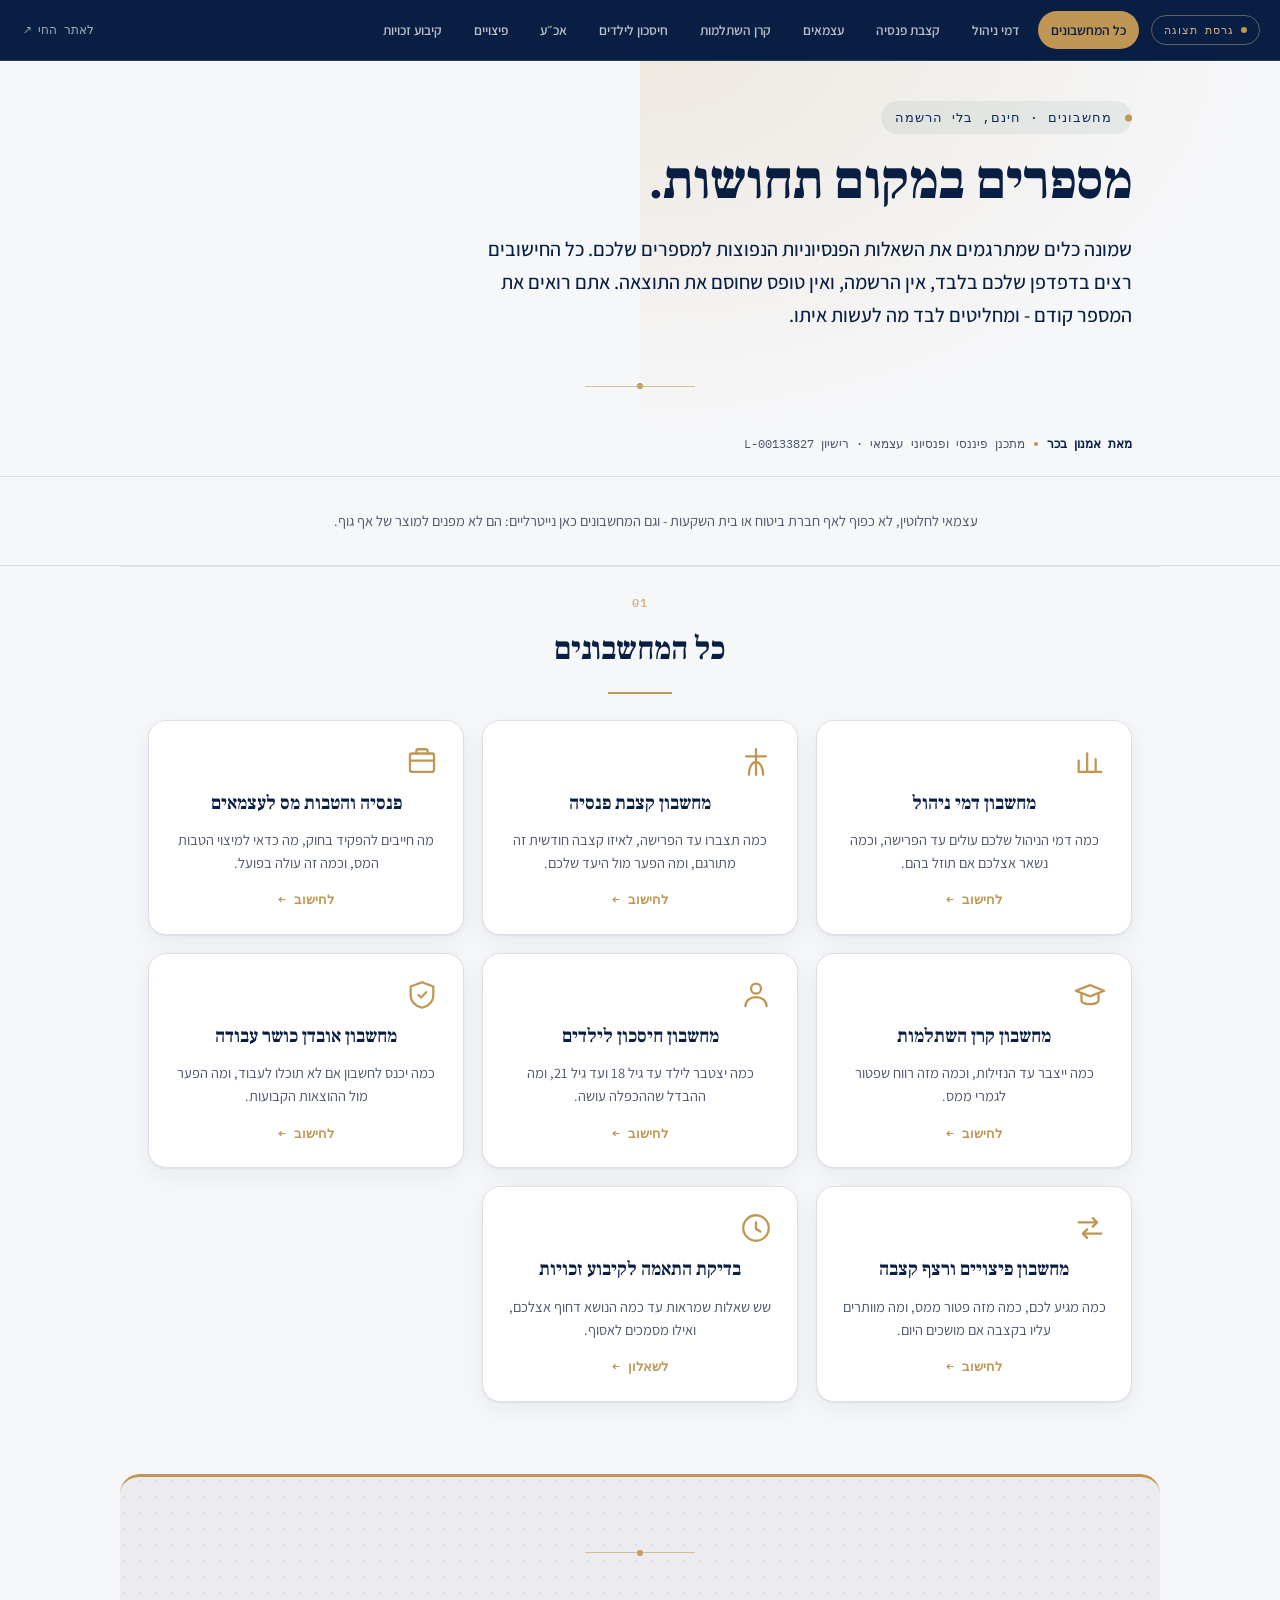
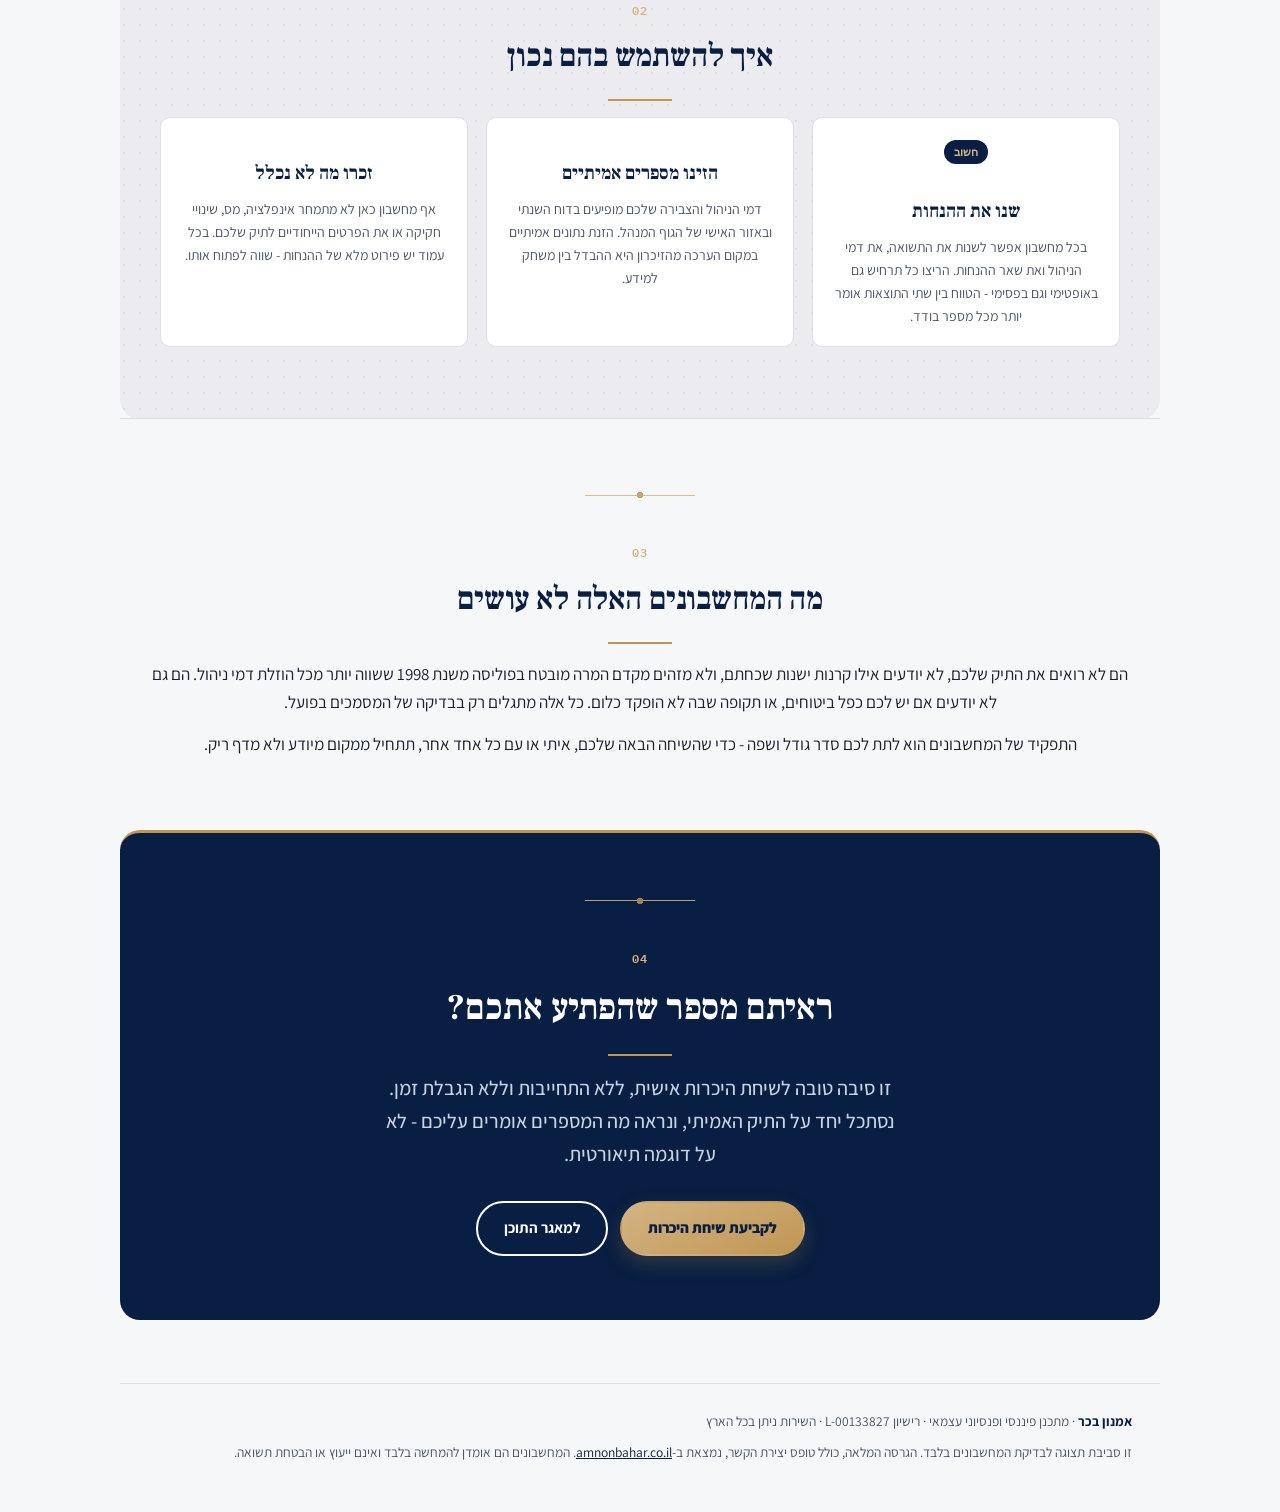
==== index.html @ f7e017d6 "Add 8 financial calculators + preview switcher" ====
<!DOCTYPE html>
<html lang="he" dir="rtl">
<head>
<meta charset="UTF-8">
<meta name="viewport" content="width=device-width, initial-scale=1">
<meta name="robots" content="noindex, nofollow">
<title>מחשבונים פיננסיים ופנסיוניים · מחשבונים · אמנון בכר</title>
<meta name="description" content="שמונה מחשבונים חינמיים: דמי ניהול, קצבת פנסיה צפויה, פנסיה לעצמאים, קרן השתלמות, חיסכון לילדים, אובדן כושר עבודה, פיצויים, וקיבוע זכויות.">
<link rel="icon" href="data:image/svg+xml,<svg xmlns='http://www.w3.org/2000/svg' viewBox='0 0 64 64'><rect width='64' height='64' rx='12' fill='%23081e42'/><text x='32' y='43' font-family='Georgia,serif' font-size='30' font-weight='700' fill='%23bf9653' text-anchor='middle'>AB</text></svg>">
<link rel="preconnect" href="https://fonts.googleapis.com">
<link rel="preconnect" href="https://fonts.gstatic.com" crossorigin>
<link href="https://fonts.googleapis.com/css2?family=Frank+Ruhl+Libre:wght@400;500;700;900&family=Assistant:wght@300;400;500;600;700;800&family=IBM+Plex+Mono:wght@400;500;600&display=swap" rel="stylesheet">
<link rel="stylesheet" href="style.css">
<link rel="stylesheet" href="preview.css">
<script src="preview.js" defer></script>
<script src="calc.js"></script>
</head>
<body>
<a href="#main" class="skip-link">דילוג לתוכן הראשי</a>

<!-- ===== סרגל תצוגה זמני - לא חלק מהאתר החי ===== -->
<div class="pv-bar">
  <div class="pv-inner">
    <span class="pv-flag">גרסת תצוגה</span>
    <nav class="pv-nav" aria-label="מעבר בין מחשבונים">
      <a href="index.html" class="is-active" aria-current="page">כל המחשבונים</a>
      <a href="dmei-nihul.html">דמי ניהול</a>
      <a href="pensiya.html">קצבת פנסיה</a>
      <a href="atzmaim.html">עצמאים</a>
      <a href="keren-hishtalmut.html">קרן השתלמות</a>
      <a href="yeladim.html">חיסכון לילדים</a>
      <a href="ovdan-kosher.html">אכ״ע</a>
      <a href="pitzuyim.html">פיצויים</a>
      <a href="kibua-zchuyot.html">קיבוע זכויות</a>
    </nav>
    <a class="pv-live" href="https://amnonbahar.co.il" target="_blank" rel="noopener">לאתר החי ↗</a>
  </div>
</div>

<main id="main">
<!-- ============================= HERO ============================= -->
<section class="wrap" style="padding-top:40px;">
  <span class="eyebrow">מחשבונים · חינם, בלי הרשמה</span>
  <h1>מספרים במקום תחושות.</h1>
  <p class="lede">
    שמונה כלים שמתרגמים את השאלות הפנסיוניות הנפוצות למספרים שלכם.
    כל החישובים רצים בדפדפן שלכם בלבד, אין הרשמה, ואין טופס שחוסם
    את התוצאה. אתם רואים את המספר קודם - ומחליטים לבד מה לעשות איתו.
  </p>
</section>

<div class="wrap">
  <p class="byline"><b>מאת אמנון בכר</b><span class="byline-dot"></span><span>מתכנן פיננסי ופנסיוני עצמאי · רישיון L-00133827</span></p>
</div>

<div class="trust-bar">
  <div class="muted">עצמאי לחלוטין, לא כפוף לאף חברת ביטוח או בית השקעות - וגם המחשבונים כאן נייטרליים: הם לא מפנים למוצר של אף גוף.</div>
</div>

<!-- ============================= INDEX ============================= -->
<section class="wrap" id="all" style="padding-top:26px;">
  <h2>כל המחשבונים</h2>

  <div class="calc-index">
    <a class="calc-index-card" href="dmei-nihul.html">
      <span class="calc-index-icon"><svg viewBox="0 0 24 24"><path d="M4 19V11M10 19V6M16 19v-9M4 19h16"/></svg></span>
      <h3>מחשבון דמי ניהול</h3>
      <p>כמה דמי הניהול שלכם עולים עד הפרישה, וכמה נשאר אצלכם אם תוזל בהם.</p>
      <span class="calc-index-go">לחישוב ←</span>
    </a>

    <a class="calc-index-card" href="pensiya.html">
      <span class="calc-index-icon"><svg viewBox="0 0 24 24"><path d="M12 3v18"/><path d="M5 8h14"/><path d="M7 21c0-5 2-9 5-9s5 4 5 9"/></svg></span>
      <h3>מחשבון קצבת פנסיה</h3>
      <p>כמה תצברו עד הפרישה, לאיזו קצבה חודשית זה מתורגם, ומה הפער מול היעד שלכם.</p>
      <span class="calc-index-go">לחישוב ←</span>
    </a>

    <a class="calc-index-card" href="atzmaim.html">
      <span class="calc-index-icon"><svg viewBox="0 0 24 24"><rect x="3.5" y="6" width="17" height="13" rx="1.5"/><path d="M8 6V4.5A1.5 1.5 0 0 1 9.5 3h5A1.5 1.5 0 0 1 16 4.5V6"/><path d="M3.5 11h17"/></svg></span>
      <h3>פנסיה והטבות מס לעצמאים</h3>
      <p>מה חייבים להפקיד בחוק, מה כדאי למיצוי הטבות המס, וכמה זה עולה בפועל.</p>
      <span class="calc-index-go">לחישוב ←</span>
    </a>

    <a class="calc-index-card" href="keren-hishtalmut.html">
      <span class="calc-index-icon"><svg viewBox="0 0 24 24"><path d="M2 9l10-4 10 4-10 4-10-4z" stroke-linejoin="round"/><path d="M6 11v5c0 1.3 2.7 2.5 6 2.5s6-1.2 6-2.5v-5"/></svg></span>
      <h3>מחשבון קרן השתלמות</h3>
      <p>כמה ייצבר עד הנזילות, וכמה מזה רווח שפטור לגמרי ממס.</p>
      <span class="calc-index-go">לחישוב ←</span>
    </a>

    <a class="calc-index-card" href="yeladim.html">
      <span class="calc-index-icon"><svg viewBox="0 0 24 24"><circle cx="12" cy="7.5" r="3.5"/><path d="M4.5 20c0-4 3.4-6.5 7.5-6.5s7.5 2.5 7.5 6.5"/></svg></span>
      <h3>מחשבון חיסכון לילדים</h3>
      <p>כמה יצטבר לילד עד גיל 18 ועד גיל 21, ומה ההבדל שההכפלה עושה.</p>
      <span class="calc-index-go">לחישוב ←</span>
    </a>

    <a class="calc-index-card" href="ovdan-kosher.html">
      <span class="calc-index-icon"><svg viewBox="0 0 24 24"><path d="M12 3l8 3v6c0 4.5-3.2 7.8-8 9-4.8-1.2-8-4.5-8-9V6l8-3z"/><path d="M9.5 12l1.8 1.8L15 10"/></svg></span>
      <h3>מחשבון אובדן כושר עבודה</h3>
      <p>כמה יכנס לחשבון אם לא תוכלו לעבוד, ומה הפער מול ההוצאות הקבועות.</p>
      <span class="calc-index-go">לחישוב ←</span>
    </a>

    <a class="calc-index-card" href="pitzuyim.html">
      <span class="calc-index-icon"><svg viewBox="0 0 24 24"><path d="M4 8h13M17 8l-3-3M17 8l-3 3"/><path d="M20 16H7M7 16l3-3M7 16l3 3"/></svg></span>
      <h3>מחשבון פיצויים ורצף קצבה</h3>
      <p>כמה מגיע לכם, כמה מזה פטור ממס, ומה מוותרים עליו בקצבה אם מושכים היום.</p>
      <span class="calc-index-go">לחישוב ←</span>
    </a>

    <a class="calc-index-card" href="kibua-zchuyot.html">
      <span class="calc-index-icon"><svg viewBox="0 0 24 24"><circle cx="12" cy="12" r="9"/><path d="M12 8v4.5l3 2"/></svg></span>
      <h3>בדיקת התאמה לקיבוע זכויות</h3>
      <p>שש שאלות שמראות עד כמה הנושא דחוף אצלכם, ואילו מסמכים לאסוף.</p>
      <span class="calc-index-go">לשאלון ←</span>
    </a>
  </div>
</section>

<!-- ============================= HOW ============================= -->
<section class="wrap section-soft" id="how">
  <h2>איך להשתמש בהם נכון</h2>
  <div class="service-grid">
    <div class="card">
      <span class="badge">חשוב</span>
      <h3>שנו את ההנחות</h3>
      <p>
        בכל מחשבון אפשר לשנות את התשואה, את דמי הניהול ואת שאר ההנחות.
        הריצו כל תרחיש גם באופטימי וגם בפסימי - הטווח בין שתי התוצאות
        אומר יותר מכל מספר בודד.
      </p>
    </div>
    <div class="card">
      <h3>הזינו מספרים אמיתיים</h3>
      <p>
        דמי הניהול והצבירה שלכם מופיעים בדוח השנתי ובאזור האישי של הגוף
        המנהל. הזנת נתונים אמיתיים במקום הערכה מהזיכרון היא ההבדל בין
        משחק למידע.
      </p>
    </div>
    <div class="card">
      <h3>זכרו מה לא נכלל</h3>
      <p>
        אף מחשבון כאן לא מתמחר אינפלציה, מס, שינויי חקיקה או את הפרטים
        הייחודיים לתיק שלכם. בכל עמוד יש פירוט מלא של ההנחות - שווה
        לפתוח אותו.
      </p>
    </div>
  </div>
</section>

<!-- ============================= NOT ============================= -->
<section class="wrap" id="limits">
  <h2>מה המחשבונים האלה לא עושים</h2>
  <p>
    הם לא רואים את התיק שלכם, לא יודעים אילו קרנות ישנות שכחתם, ולא
    מזהים מקדם המרה מובטח בפוליסה משנת 1998 ששווה יותר מכל הוזלת דמי
    ניהול. הם גם לא יודעים אם יש לכם כפל ביטוחים, או תקופה שבה לא הופקד
    כלום. כל אלה מתגלים רק בבדיקה של המסמכים בפועל.
  </p>
  <p style="margin:0;">
    התפקיד של המחשבונים הוא לתת לכם סדר גודל ושפה - כדי שהשיחה הבאה
    שלכם, איתי או עם כל אחד אחר, תתחיל ממקום מיודע ולא מדף ריק.
  </p>
</section>

<!-- ============================= CLOSING ============================= -->
<section class="wrap section-soft" id="contact">
  <h2>ראיתם מספר שהפתיע אתכם?</h2>
  <p class="lede">
    זו סיבה טובה לשיחת היכרות אישית, ללא התחייבות וללא הגבלת זמן.
    נסתכל יחד על התיק האמיתי, ונראה מה המספרים אומרים עליכם - לא על
    דוגמה תיאורטית.
  </p>
  <div class="cta-row">
    <a href="https://wa.me/972544909201" class="btn btn-primary" target="_blank" rel="noopener">לקביעת שיחת היכרות</a>
    <a href="https://amnonbahar.co.il/library/" target="_blank" rel="noopener" class="btn btn-secondary">למאגר התוכן</a>
  </div>
</section>
</main>

<footer class="pv-foot">
  <p><b>אמנון בכר</b> · מתכנן פיננסי ופנסיוני עצמאי · רישיון L-00133827 · השירות ניתן בכל הארץ</p>
  <p>זו סביבת תצוגה לבדיקת המחשבונים בלבד. הגרסה המלאה, כולל טופס יצירת הקשר,
     נמצאת ב-<a href="https://amnonbahar.co.il/machshevonim/" target="_blank" rel="noopener">amnonbahar.co.il</a>.
     המחשבונים הם אומדן להמחשה בלבד ואינם ייעוץ או הבטחת תשואה.</p>
</footer>

</body>
</html>
---- style.css ----
:root{
  --navy:#081e42; --navy-2:#0d2b5c;
  --pine:#081e42; --pine-2:#0d2b5c;
  --gold:#bf9653; --gold-2:#d4b483;
  --paper:#f6f7f9; --paper-2:#ececf0;
  --ink:#1b2130; --ink-soft:#4b5468;
  --line:#dcdfe6; --white:#ffffff; --myth:#a4433a; /* keep — used only for myth/fact contrast, not brand-facing */
  --radius:10px; --radius-lg:18px;
  --shadow:0 1px 2px rgba(20,34,56,.06),0 8px 24px rgba(20,34,56,.06);
  --maxw:1040px;
  --font-display:'Frank Ruhl Libre',serif;
  --font-body:'Assistant',sans-serif;
  --font-mono:'IBM Plex Mono',monospace;
}
*{box-sizing:border-box}
html{scroll-behavior:smooth}
body{margin:0;background:var(--paper);color:var(--ink);font-family:var(--font-body);
  font-size:17px;line-height:1.65;-webkit-font-smoothing:antialiased}
img,svg{max-width:100%;display:block}
a{color:inherit}
:focus-visible{outline:3px solid var(--gold);outline-offset:2px;border-radius:4px}
@media (prefers-reduced-motion: reduce){*{animation-duration:.001ms !important;transition-duration:.001ms !important}}

.wrap{max-width:var(--maxw);margin:0 auto;padding:0 28px}

/* ---- header / footer ---- */
.site-header{position:sticky;top:0;z-index:50;background:rgba(246,247,249,.92);
  backdrop-filter:blur(6px);border-bottom:1px solid var(--line)}
.site-header-inner{display:flex;align-items:center;justify-content:space-between;padding:8px 28px;gap:20px}
.brand-lockup{display:flex;align-items:center;gap:10px;text-decoration:none;font-family:var(--font-display);
  font-weight:800;font-size:19px;color:var(--navy)}
.brand-lockup svg{width:26px;height:26px}
.site-header nav{display:flex;gap:26px;font-size:14.5px;font-weight:600}
.site-header nav a{text-decoration:none;color:var(--ink-soft)}
.site-header nav a:hover{color:var(--navy)}
.btn-sm{padding:10px 18px;font-size:13.5px}

/* mobile nav toggle (hamburger) — hidden on desktop, shown only under the
   720px breakpoint where the inline nav switches to a dropdown, see below */
.nav-toggle{display:none;flex:0 0 auto;width:44px;height:44px;padding:0;
  align-items:center;justify-content:center;flex-direction:column;gap:5px;
  border:1px solid var(--line);border-radius:10px;background:var(--white);
  cursor:pointer;-webkit-tap-highlight-color:transparent}
.nav-toggle span{display:block;width:20px;height:2px;border-radius:2px;background:var(--navy);
  transition:transform .2s ease,opacity .2s ease}
.site-header.nav-open .nav-toggle span:nth-child(1){transform:translateY(7px) rotate(45deg)}
.site-header.nav-open .nav-toggle span:nth-child(2){opacity:0}
.site-header.nav-open .nav-toggle span:nth-child(3){transform:translateY(-7px) rotate(-45deg)}

.site-footer{border-top:1px solid var(--line);padding:40px 0;margin-top:80px}
.site-footer-inner{display:flex;flex-wrap:wrap;align-items:center;justify-content:space-between;gap:18px}
.site-footer nav{display:flex;flex-wrap:wrap;justify-content:center;gap:6px 12px;font-size:13px}
.site-footer nav a{text-decoration:none;color:var(--ink-soft);display:inline-flex;align-items:center;
  padding:9px 6px;min-height:40px}
.footer-note{font-family:var(--font-mono);font-size:12px;color:var(--ink-soft);margin:0;width:100%}

/* ---- eyebrow / cta / buttons ---- */
.eyebrow{display:inline-flex;align-items:center;gap:8px;font-family:var(--font-mono);font-size:12.5px;
  letter-spacing:.08em;text-transform:uppercase;color:var(--pine-2);background:rgba(47,93,80,.08);
  padding:6px 14px;border-radius:999px;margin-bottom:18px}
.lede{font-size:20px;color:var(--navy);font-weight:500;max-width:680px}
.cta-row{display:flex;gap:12px;flex-wrap:wrap}
.btn{font-family:var(--font-body);font-weight:700;font-size:15px;padding:13px 26px;border-radius:999px;
  border:2px solid transparent;cursor:pointer;transition:transform .15s,box-shadow .15s;text-decoration:none;display:inline-block;
  -webkit-appearance:none;appearance:none;-webkit-tap-highlight-color:transparent;touch-action:manipulation;margin:0}
.btn-primary{background:var(--gold);color:var(--navy)}
.btn-primary:hover{transform:translateY(-1px);box-shadow:0 6px 18px rgba(184,134,59,.35)}
.btn-secondary{background:transparent;border-color:var(--navy);color:var(--navy)}

/* ---- content components (mirrors the brand book) ---- */
.trust-bar{display:flex;gap:26px;flex-wrap:wrap;font-size:14px;color:var(--ink-soft);
  border-top:1px solid var(--line);border-bottom:1px solid var(--line);padding:14px 0;margin:28px 0}
.trust-bar b{color:var(--navy)}

/* byline: visible author/authority line under a guide's hero (E-E-A-T / GEO - name+license readable in-page, not only in schema) */
.byline{display:flex;align-items:center;gap:9px;flex-wrap:wrap;margin:4px 0 22px;
  font-family:var(--font-mono);font-size:12px;color:var(--ink-soft)}
.byline b{color:var(--navy);font-weight:700}
.byline .byline-dot{width:4px;height:4px;border-radius:50%;background:var(--gold);flex:none}

.service-grid{display:grid;grid-template-columns:repeat(auto-fit,minmax(180px,1fr));gap:14px}
.card{background:var(--white);border:1px solid var(--line);border-radius:var(--radius);padding:18px}
.card .badge{display:inline-block;background:var(--pine);color:#fff;font-size:11px;padding:3px 10px;
  border-radius:999px;margin-bottom:10px;font-family:var(--font-mono)}
.card h4{margin:0 0 6px;font-family:var(--font-display);color:var(--navy);font-size:17px}
.card p{margin:0;font-size:14px;color:var(--ink-soft)}

ol.steps{counter-reset:step;list-style:none;padding:0;margin:0;display:flex;flex-direction:column;gap:16px}
ol.steps li{counter-increment:step;display:flex;gap:16px;align-items:flex-start}
ol.steps li::before{content:counter(step);flex:0 0 auto;width:34px;height:34px;border-radius:50%;
  background:var(--navy);color:#fff;display:flex;align-items:center;justify-content:center;font-family:var(--font-mono);font-size:14px}
ol.steps b{color:var(--navy);display:block;margin-bottom:2px}
ol.steps span{color:var(--ink-soft);font-size:14.5px}

.faq-item{border-bottom:1px solid var(--line);padding:16px 0}
.faq-item summary{cursor:pointer;font-weight:700;color:var(--navy)}
.faq-item p{color:var(--ink-soft);margin:10px 0 0;font-size:15px}

.checklist{list-style:none;padding:0;margin:0;display:flex;flex-direction:column;gap:10px}
.checklist li{display:flex;gap:10px;align-items:flex-start;font-size:15px}
.checklist li::before{content:"✓";flex:0 0 auto;width:20px;height:20px;border-radius:5px;
  background:rgba(47,93,80,.12);color:var(--pine);font-size:12px;display:flex;align-items:center;justify-content:center;margin-top:2px}

.timeline{display:flex;overflow-x:auto;padding:10px 0}
.timeline .stage{flex:1 0 140px;position:relative;padding:0 18px 0 0;text-align:center}
.timeline .stage::before{content:"";position:absolute;top:9px;right:0;left:-50%;height:2px;background:var(--line)}
.timeline .stage:first-child::before{display:none}
.timeline .dot{width:20px;height:20px;border-radius:50%;background:var(--gold);margin:0 auto 10px;
  border:3px solid var(--paper);box-shadow:0 0 0 2px var(--gold)}
.timeline .age{font-family:var(--font-mono);font-size:12px;color:var(--gold-2);font-weight:600}
.timeline .txt{font-size:13.5px;color:var(--ink-soft);margin-top:4px}

.scenario{background:var(--white);border:1px dashed var(--line);border-radius:var(--radius);padding:18px}
.scenario .tag{font-family:var(--font-mono);font-size:11px;background:var(--myth);color:#fff;
  padding:3px 10px;border-radius:999px;display:inline-block;margin-bottom:10px}

.pullquote{font-family:var(--font-display);font-size:clamp(22px,2.6vw,30px);line-height:1.42;color:var(--navy);
  border-inline-start:4px solid var(--gold);padding:6px 26px;margin:30px 0;font-weight:500}

.resource-list{list-style:none;padding:0;margin:0;display:flex;flex-direction:column;gap:8px}
.resource-list li{font-size:14px;color:var(--ink-soft);border-bottom:1px dotted var(--line);padding-bottom:8px}
.resource-list b{color:var(--navy)}

.value-chips{display:flex;flex-wrap:wrap;gap:10px}
.value-chips span{background:var(--navy);color:var(--white);font-size:13.5px;padding:8px 16px;
  border-radius:999px;font-weight:600}

table.compare{width:100%;border-collapse:collapse;font-size:14px}
table.compare th,table.compare td{padding:12px 14px;border:1px solid var(--line);text-align:right}
table.compare th{background:var(--navy);color:#fff;font-weight:600;font-family:var(--font-mono);font-size:12px}
table.compare tr:nth-child(even) td{background:var(--white)}

.todo{background:#fdf3d6;border:1px dashed #c9a227;color:#7a5f0a;border-radius:6px;
  padding:2px 10px;font-size:13px;font-family:var(--font-mono);display:inline-block}

/* ---- generic layout helpers for pages ---- */
.hero{padding:64px 0 40px}
h1{font-family:var(--font-display);font-weight:900;font-size:clamp(34px,5vw,54px);
  line-height:1.1;color:var(--navy);margin:0 0 18px}
h2{font-family:var(--font-display);font-size:clamp(24px,3vw,32px);color:var(--navy);margin:0 0 14px}
section{padding:48px 0;border-top:1px solid var(--line)}
section:first-of-type{border-top:none}

@media (max-width:720px){
  .nav-toggle{display:flex}
  .site-header-inner{flex-wrap:wrap;row-gap:10px}
  /* order: logo + toggle share the top row; the CTA button gets its own row
     underneath (there isn't room for all three side by side without the
     button's text wrapping mid-word), nav drops down further only when opened */
  .site-header .btn-sm{order:5;flex-basis:100%;justify-content:center;text-align:center;
    padding:12px 22px;font-size:13.5px}
  .site-header nav{display:none;order:10;flex-basis:100%;flex-direction:column;gap:2px;
    padding:8px 0 14px;margin-top:2px;border-top:1px solid var(--line)}
  .site-header.nav-open nav{display:flex}
  .site-header nav a{padding:12px 8px;font-size:16px;border-radius:8px}
  .site-header nav a:hover,.site-header nav a:active{background:var(--paper-2)}
}

/* ---- additions to match the real content markup ---- */
h3{font-family:var(--font-display);font-size:19px;color:var(--navy);margin:22px 0 8px;font-weight:700}
p{margin:0 0 14px}
strong{color:var(--navy)}

.muted{color:var(--ink-soft)}

.section-soft{background:var(--paper-2);border-radius:var(--radius-lg);padding:36px 32px;margin:0 auto -1px}
.section-soft.wrap{max-width:var(--maxw)}

ul.plain{margin:0 0 14px;padding-inline-start:22px;display:flex;flex-direction:column;gap:10px}
ul.plain li{font-size:15.5px;color:var(--ink)}

.value-chips{display:flex;flex-wrap:wrap;gap:10px;margin:16px 0 0;padding:0;list-style:none}
.value-chips li{background:var(--navy);color:#fff;font-size:13.5px;padding:8px 16px;border-radius:999px;font-weight:600}

.toc{background:var(--white);border:1px solid var(--line);border-radius:var(--radius-lg);padding:22px 24px}
.toc-title{font-family:var(--font-mono);font-size:12px;text-transform:uppercase;letter-spacing:.05em;color:var(--ink-soft);margin-bottom:12px;font-weight:600}
.toc-grid{display:grid;grid-template-columns:1fr 1fr;gap:2px 24px;list-style:none;margin:0;padding:0}
.toc-grid a{color:var(--pine);text-decoration:none;font-size:14px;display:inline-flex;align-items:center;
  padding:9px 4px;min-height:40px}
.toc-grid a:hover{text-decoration:underline}

/* timeline: real content is a vertical stacked list of life-stages, not a horizontal dot path */
ul.timeline{list-style:none;margin:0;padding:0;display:flex;flex-direction:column}
ul.timeline li{padding:18px 0 18px 0;border-bottom:1px solid var(--line);border-inline-start:3px solid var(--gold);padding-inline-start:18px}
ul.timeline li:last-child{border-bottom:none}
ul.timeline .stage{font-family:var(--font-mono);font-size:13px;color:var(--navy);font-weight:700;display:block;margin-bottom:6px;letter-spacing:.01em}

.faq-item{border-bottom:1px solid var(--line);padding:16px 0}
.faq-item h3{margin:0 0 8px;font-size:16.5px}
.faq-item p{color:var(--ink-soft);font-size:15px}

.myth-fact{background:var(--white);border:1px solid var(--line);border-radius:var(--radius);padding:18px 20px;margin-bottom:14px}
.myth-fact .myth{color:var(--myth);font-weight:700;margin-bottom:6px;font-size:14.5px}
.myth-fact .fact{color:var(--pine);font-weight:700;margin-top:10px;margin-bottom:4px;font-family:var(--font-mono);font-size:12px;text-transform:uppercase;letter-spacing:.04em}

.resource-list{list-style:none;margin:0;padding:0}
.resource-list li{padding:12px 0;border-bottom:1px solid var(--line);font-size:14.5px;color:var(--ink-soft)}
.resource-list .name{font-weight:700;color:var(--navy);display:block;margin-bottom:2px;font-family:var(--font-display)}

.testimonial{border-inline-start:3px solid var(--gold);padding-inline-start:18px;margin-bottom:22px}
.testimonial p{font-size:16px;color:var(--ink);font-style:italic}
.testimonial .who{font-weight:600;color:var(--ink-soft);font-size:13.5px;margin-top:6px;font-family:var(--font-mono)}

.footer-grid{display:flex;flex-wrap:wrap;gap:30px;justify-content:space-between}
small.disclaimer{display:block;color:var(--ink-soft);margin-top:6px;font-size:12.5px;line-height:1.6}

/* real logo asset */
.logo-img{height:96px;width:auto}
.footer-mark{font-family:var(--font-display);font-weight:800;font-size:19px;color:#fff}
.site-footer{background:var(--navy)}
.site-footer nav a{color:#c9d2e0}
.footer-note{color:#c9d2e0}

/* ================= VISUAL POLISH PASS — real logo palette ================= */

/* rhythm: more air between sections
   NOTE: must not use the `padding` shorthand here — it would reset the
   horizontal padding inherited from .wrap to 0 (section.wrap has higher
   specificity than .wrap), leaving text edge-to-edge with no side margin
   on any viewport narrower than --maxw. Set only the sides we mean to change. */
section.wrap{padding-top:72px;padding-bottom:72px}
main#main > .wrap:first-child{padding-top:12px}

/* signature motif, straight off the real logo's own gold rule+dot —
   auto-applied between every real section, zero markup changes */
main#main > .wrap + .wrap{position:relative}
main#main > .wrap + .wrap::before{
  content:"";
  display:block;
  height:8px;
  width:110px;
  margin:0 auto 44px;
  background:
    radial-gradient(circle 3px at center, var(--gold) 99%, transparent 100%),
    linear-gradient(var(--gold-2), var(--gold-2));
  background-repeat:no-repeat;
  background-position:center center, center center;
  background-size:8px 8px, 100% 1px;
  opacity:.85;
}

/* hero: give it real presence */
main#main > .wrap:first-child h1{margin-bottom:22px}
.eyebrow{position:relative;padding-inline-start:20px}
.eyebrow::before{
  content:"";position:absolute;right:0;top:50%;transform:translateY(-50%);
  width:7px;height:7px;border-radius:50%;background:var(--gold)
}
.hero .lede, main#main > .wrap:first-child > .lede{font-size:20px}

/* section-soft: an intentional tinted band, not a plain grey box */
.section-soft{
  background:var(--paper-2);
  border-radius:20px;
  padding:44px 40px;
  position:relative;
  border-top:3px solid var(--gold);
}

/* typography scale + rhythm */
h1{letter-spacing:-.01em}
h2{letter-spacing:-.005em;margin-bottom:16px}
h2 + .lede{margin-top:-6px}

/* cards: gentle lift on hover, gold badge */
.card{transition:transform .18s ease, box-shadow .18s ease;background:#fff}
.card:hover{transform:translateY(-3px);box-shadow:0 10px 26px rgba(8,30,66,.10)}
.card .badge{background:var(--navy);color:var(--gold-2)}
.service-grid{gap:18px}

/* buttons: more weight, echo the logo's warm gold */
.btn-primary{background:var(--gold);color:var(--navy);box-shadow:0 1px 2px rgba(8,30,66,.12)}
.btn-primary:hover{background:var(--gold-2);box-shadow:0 10px 24px rgba(191,150,83,.35)}
.btn-secondary{border-color:var(--navy)}
.btn-secondary:hover{background:var(--navy);color:#fff}

/* glossary: reference-style two-column layout, no markup changes needed */
#glossary{column-count:2;column-gap:52px}
#glossary > h2, #glossary > .lede{column-span:all}
#glossary .faq-item{break-inside:avoid;margin-bottom:20px;padding:0 0 16px;border-bottom:1px solid var(--line)}

/* faq: clearer separation */
#faq .faq-item{padding:20px 0}

/* timeline: echo the same gold dot per stage instead of a plain border */
ul.timeline li{position:relative;padding-inline-start:26px;border-inline-start:none}
ul.timeline li::before{
  content:"";position:absolute;right:-1px;top:24px;width:9px;height:9px;
  border-radius:50%;background:var(--gold);box-shadow:0 0 0 3px var(--paper-2)
}
ul.timeline{border-inline-start:2px solid var(--line)}

/* final CTA: a real closing statement, navy band echoing the header */
#contact{background:var(--navy);color:#fff;text-align:center;padding:64px 48px}
#contact h2{color:#fff;font-size:clamp(26px,3.4vw,36px)}
#contact .lede{color:#c9d2e0;max-width:520px;margin:0 auto 30px}
#contact .cta-row{justify-content:center}
#contact .btn-secondary{border-color:#fff;color:#fff}
#contact .btn-secondary:hover{background:#fff;color:var(--navy)}

/* trust bar: quieter, more typographic */
.trust-bar{border-top:1px solid var(--line);border-bottom:1px solid var(--line);margin:0}
.trust-bar .muted{max-width:var(--maxw);margin:0 auto;padding:18px 32px 18px 32px;font-size:14.5px;
  color:var(--ink-soft);position:relative;padding-inline-start:60px}
.trust-bar .muted::before{content:"";position:absolute;right:32px;top:50%;transform:translateY(-50%);
  width:34px;height:1px;background:var(--gold)}

@media (max-width:760px){
  #glossary{column-count:1}
  section.wrap{padding-top:52px;padding-bottom:52px}
  .section-soft{padding:30px 22px}
}

@media (max-width:480px){
  /* a little less side padding than the 28px desktop default so mobile
     screens keep more usable text width, while still never touching the edge */
  .wrap{padding-inline:18px}
}

/* ================= DESIGN INVESTMENT PASS ================= */

/* logo: bigger, header adjusted to give it room */
.logo-img{height:150px;width:auto}
.site-header-inner{padding:4px 28px}
.site-header{border-bottom:1px solid var(--line)}

/* section-soft: subtle dot-grid texture for depth, not just flat tint */
.section-soft{
  background-color:var(--paper-2);
  background-image:radial-gradient(var(--line) 1px, transparent 1px);
  background-size:16px 16px;
  background-position:-4px -4px;
}

/* heading flourish: a short gold rule under every h2, tying back to the logo's own rule+dot */
h2{position:relative;padding-bottom:18px}
h2::after{
  content:"";position:absolute;bottom:0;right:0;width:64px;height:2px;background:var(--gold)
}
#contact h2::after{right:50%;transform:translateX(50%)}

/* buttons: richer, gently metallic gold */
.btn-primary{
  background:linear-gradient(155deg, var(--gold-2), var(--gold));
  color:var(--navy);font-weight:800;
  box-shadow:0 1px 2px rgba(8,30,66,.15), 0 8px 20px rgba(191,150,83,.22)
}
.btn-primary:hover{
  background:linear-gradient(155deg, var(--gold), var(--gold-2));
  box-shadow:0 1px 2px rgba(8,30,66,.18), 0 12px 28px rgba(191,150,83,.38);
  transform:translateY(-1px)
}
.btn{transition:transform .18s ease, box-shadow .18s ease, background .18s ease}

/* nav: quiet underline-on-hover instead of a flat color swap */
.site-header nav a{position:relative}
.site-header nav a::after{
  content:"";position:absolute;right:0;bottom:-4px;width:0;height:1.5px;background:var(--gold);
  transition:width .2s ease
}
.site-header nav a:hover::after{width:100%}
.site-header nav a:hover{color:var(--navy)}

/* testimonials: a real decorative mark, not just an italic line */
.testimonial{border-inline-start:none;padding-inline-start:0;position:relative;padding-right:38px}
.testimonial::before{
  content:"”";position:absolute;right:-4px;top:-14px;font-family:var(--font-display);
  font-size:56px;color:var(--gold);opacity:.55;line-height:1
}

/* scroll reveal */
.reveal{opacity:0;transform:translateY(16px);transition:opacity .55s ease, transform .55s ease}
.reveal.is-visible{opacity:1;transform:none}

/* card badges pick up the metallic gold too */
.card .badge{background:var(--navy);color:var(--gold-2);font-weight:700}

/* trust bar sits a touch further from the hero now that the watermark gives the hero more presence */
main#main > .wrap:first-child{padding-bottom:36px}

@media (max-width:760px){
  .logo-img{height:88px}
  main#main > .wrap:first-child{background-size:340px auto;background-position:left -30px top -10px}
}

/* ================= CENTER PASS: everything except the hero ================= */
main#main > .wrap:first-child ~ *{text-align:center}

main#main > .wrap:first-child ~ * .cta-row{justify-content:center}
main#main > .wrap:first-child ~ * .value-chips{justify-content:center}
main#main > .wrap:first-child ~ * .toc-grid{justify-content:center}
main#main > .wrap:first-child ~ * .card{text-align:center}
main#main > .wrap:first-child ~ * .service-grid{justify-content:center}

main#main > .wrap:first-child ~ * ol.steps{align-items:center}
main#main > .wrap:first-child ~ * ol.steps li{flex-direction:column;align-items:center;text-align:center;max-width:520px;margin:0 auto}

main#main > .wrap:first-child ~ * ul.timeline{border-inline-start:none;align-items:center}
main#main > .wrap:first-child ~ * ul.timeline li{text-align:center;padding-inline-start:0;padding-top:14px;max-width:560px;margin:0 auto}
main#main > .wrap:first-child ~ * ul.timeline li::before{right:50%;top:-2px;transform:translateX(50%);position:relative;display:block;margin:0 auto 10px}

main#main > .wrap:first-child ~ * .myth-fact,
main#main > .wrap:first-child ~ * .scenario,
main#main > .wrap:first-child ~ * .faq-item,
main#main > .wrap:first-child ~ * .resource-list li{text-align:center}
main#main > .wrap:first-child ~ * .resource-list .name{display:block}

main#main > .wrap:first-child ~ * .checklist{align-items:center}
main#main > .wrap:first-child ~ * .checklist li{justify-content:center;text-align:center}

main#main > .wrap:first-child ~ * table.compare th,
main#main > .wrap:first-child ~ * table.compare td{text-align:center}

main#main > .wrap:first-child ~ * .testimonial{text-align:center;padding-right:0;border-inline-start:none}
main#main > .wrap:first-child ~ * .testimonial::before{position:static;display:block;margin:0 auto 6px}

main#main > .wrap:first-child ~ * .pullquote{border-inline-start:none;border-top:3px solid var(--gold);padding:22px 0 0;text-align:center;margin:30px auto;max-width:640px}

/* trust bar: drop the right-aligned rule decoration and center the line itself */
.trust-bar .muted{padding-inline-start:0;text-align:center}
.trust-bar .muted::before{display:none}

/* toc box: center the title and grid within the box */
.toc{text-align:center}
.toc-grid{display:inline-flex;flex-wrap:wrap;justify-content:center}

/* heading rule centers only within the scoped area */
main#main > .wrap:first-child ~ * h2::after{right:50%;transform:translateX(50%)}

/* footer sits below everything either way */
.site-footer-inner{justify-content:center;text-align:center;flex-direction:column;gap:14px}
.site-footer nav{justify-content:center}

/* ================= CONTENT FLOW PASS ================= */
/* goal: a page with 15 sections and long lists (17 FAQs, 12 services) needs
   progressive disclosure + rhythm breaks, not more scrolling of flat text. */

/* --- reading progress rail: sits on the bottom edge of the sticky header --- */
.site-header{position:sticky;top:0;z-index:50}
.reading-progress{position:absolute;bottom:0;right:0;left:0;height:3px;background:transparent;overflow:hidden}
.reading-progress-bar{height:100%;width:0%;background:linear-gradient(90deg, var(--gold), var(--gold-2));
  transition:width .1s linear}

/* --- section index kicker: turns the flat stack into a numbered sequence --- */
/* only real content sections (<section class="wrap">) count; the hero (h1, no h2)
   is skipped so numbering starts at "01" from the first h2 section ("הסיפור שלי") */
main#main{counter-reset:section-index}
main#main > section.wrap:not(:first-child){counter-increment:section-index}
main#main > section.wrap > h2{position:relative}
main#main > section.wrap:not(:first-child) > h2::before{
  content:counter(section-index, decimal-leading-zero);
  display:block;
  font-family:var(--font-mono);
  font-size:12px;
  letter-spacing:.12em;
  color:var(--gold-2);
  font-weight:600;
  margin-bottom:10px;
}

@media (max-width:760px){
  section.wrap > h2::before{font-size:11px}
}

/* --- FAQ: native <details>/<summary> accordion, no JS required --- */
#faq .faq-item{padding:0}
#faq .faq-item + .faq-item{margin-top:14px}
#faq details.faq-item{border:1px solid var(--line);border-radius:var(--radius);background:var(--white);
  padding:0;overflow:hidden;transition:box-shadow .18s ease,border-color .18s ease}
#faq details.faq-item[open]{border-color:var(--gold-2);box-shadow:0 6px 20px rgba(8,30,66,.07)}
#faq summary{cursor:pointer;list-style:none;padding:18px 54px 18px 20px;position:relative;
  -webkit-tap-highlight-color:transparent}
#faq summary::-webkit-details-marker{display:none}
#faq summary h3{margin:0;font-size:16.5px;padding-bottom:0}
#faq summary::after{
  content:"";position:absolute;left:20px;top:50%;transform:translateY(-50%) rotate(0deg);
  width:11px;height:11px;
  border-inline-end:2px solid var(--gold);border-block-end:2px solid var(--gold);
  transform-origin:center;
  transition:transform .2s ease;
}
#faq details[open] summary::after{transform:translateY(-30%) rotate(-135deg)}
#faq summary:hover h3{color:var(--pine-2)}
#faq .faq-a{padding:0 20px 20px}
#faq .faq-a p{margin:0 0 10px}
#faq .faq-a p:last-child{margin-bottom:0}
#faq .faq-a .todo{display:inline-block;margin-top:8px}

/* --- "who this fits" / "common mistakes": break a wall of bullets into scannable cards --- */
.fit-grid,.mistake-grid{display:grid;grid-template-columns:repeat(auto-fit,minmax(260px,1fr));gap:16px;margin-top:24px}
.fit-card,.mistake-card{background:var(--white);border:1px solid var(--line);border-radius:var(--radius);
  padding:20px 22px;transition:transform .18s ease,box-shadow .18s ease}
.fit-card:hover,.mistake-card:hover{transform:translateY(-2px);box-shadow:0 10px 24px rgba(8,30,66,.08)}
.fit-icon,.mistake-icon{display:flex;align-items:center;justify-content:center;width:30px;height:30px;
  border-radius:50%;margin:0 auto 12px;font-family:var(--font-mono);font-size:13px;font-weight:700}
.fit-icon{background:rgba(191,150,83,.14);color:var(--gold);}
.mistake-icon{background:rgba(164,67,58,.1);color:var(--myth)}
.fit-card strong,.mistake-card strong{display:block;color:var(--navy);font-family:var(--font-display);
  font-size:16.5px;margin-bottom:6px}
.fit-card p,.mistake-card p{margin:0;font-size:14.5px;color:var(--ink-soft)}

@media (max-width:600px){
  .fit-grid,.mistake-grid{grid-template-columns:1fr}
}

/* --- icon system: consistent 24px stroke grid, one per service card --- */
.card-icon{
  display:flex;align-items:center;justify-content:center;
  width:44px;height:44px;border-radius:50%;
  background:rgba(191,150,83,.12);
  margin:0 auto 14px;
}
.card-icon svg{width:22px;height:22px;stroke:var(--gold);stroke-width:1.7;
  stroke-linecap:round;stroke-linejoin:round;fill:none}
.card:hover .card-icon{background:var(--gold);transition:background .18s ease}
.card:hover .card-icon svg{stroke:var(--navy);transition:stroke .18s ease}

/* --- scrollspy: highlight the current section in the TOC while scrolling --- */
.toc-grid a.is-active{color:var(--navy);font-weight:700;position:relative}
.toc-grid a.is-active::before{
  content:"";position:absolute;right:-14px;top:50%;transform:translateY(-50%);
  width:5px;height:5px;border-radius:50%;background:var(--gold);
}

/* --- hero: soft signature gradient glow behind the monogram (2026 premium-minimal cue) --- */
main#main > .wrap:first-child{position:relative;isolation:isolate}
main#main > .wrap:first-child::after{
  content:"";position:absolute;inset:-40px -10% auto auto;z-index:-1;
  width:60%;height:420px;
  background:radial-gradient(ellipse at top left, rgba(191,150,83,.16), transparent 70%);
  pointer-events:none;
}

/* ================= LEAD CAPTURE MODAL ================= */
.lead-modal-overlay{
  position:fixed;inset:0;z-index:999;
  background:rgba(8,30,66,.6);
  display:flex;align-items:center;justify-content:center;
  padding:20px;
  opacity:0;visibility:hidden;
  transition:opacity .2s ease,visibility .2s ease;
}
.lead-modal-overlay.is-open{opacity:1;visibility:visible}
.lead-modal{
  background:var(--white);
  width:100%;max-width:440px;max-height:90vh;overflow-y:auto;
  -webkit-overflow-scrolling:touch;
  border-radius:var(--radius-lg);
  box-shadow:var(--shadow);
  padding:36px 32px;
  position:relative;
  transform:translateY(12px);
  transition:transform .2s ease;
  text-align:right;
}
.lead-modal-overlay.is-open .lead-modal{transform:translateY(0)}
.lead-modal-close{
  position:absolute;top:12px;left:12px;
  width:40px;height:40px;border-radius:50%;
  border:1px solid var(--line);background:var(--white);
  color:var(--ink-soft);font-size:16px;line-height:1;
  cursor:pointer;display:flex;align-items:center;justify-content:center;
  transition:background .15s ease,color .15s ease;
}
.lead-modal-close:hover{background:var(--paper-2);color:var(--navy)}
.lead-modal h2{font-size:22px;padding-bottom:0;margin-bottom:8px}
.lead-modal h2::after{display:none}
.lead-modal .lede{font-size:15px;color:var(--ink-soft);font-weight:400;max-width:none;margin-bottom:24px}
.lead-modal .eyebrow{margin-bottom:16px}

.lead-field{margin-bottom:16px;text-align:right}
.lead-field label{display:block;font-size:13.5px;color:var(--ink-soft);margin-bottom:6px;font-weight:600}
.lead-field input{
  width:100%;padding:11px 14px;font-size:15px;font-family:var(--font-body);
  border:1px solid var(--line);border-radius:var(--radius);
  background:var(--paper);color:var(--ink);
}
.lead-field input:focus{outline:3px solid var(--gold);outline-offset:1px}
.lead-field input.invalid{border-color:var(--myth)}
.lead-field .err-msg{display:none;font-size:12.5px;color:var(--myth);margin-top:5px}
.lead-field.has-error .err-msg{display:block}

.lead-modal button[type="submit"]{width:100%;border:none;margin-top:4px;font-family:var(--font-body)}
.lead-modal button[type="submit"]:disabled{opacity:.6;cursor:default;transform:none !important}
.lead-fine{font-size:12px;color:var(--ink-soft);text-align:center;margin:14px 0 0}

.lead-state{display:none;text-align:center;padding:10px 0}
.lead-state.active{display:block}
.lead-state svg{margin:0 auto 14px}
.lead-state h2,.lead-state h3{font-size:20px}
.lead-state p{color:var(--ink-soft);font-size:14.5px}

body.lead-modal-locked{overflow:hidden}

/* ---- short quick-lead form (name+phone, added 24.08.2026) - reused on /, /prisha/, /premium/ ---- */
.quick-lead-card{
  max-width:420px;margin:28px auto 0;padding:24px;background:var(--paper);
  border:1px solid var(--line);border-radius:16px;box-shadow:0 18px 36px -24px rgba(8,30,66,.25);
  text-align:right;
}
.quick-lead-card button[type="submit"]:disabled{opacity:.6;cursor:default}

@media (max-width:480px){
  .lead-modal{padding:28px 22px}
}

/* ================= FLOATING WHATSAPP BUTTON ================= */
.whatsapp-float{
  position:fixed;bottom:22px;left:22px;z-index:900;
  width:56px;height:56px;border-radius:50%;
  background:#25D366;
  display:flex;align-items:center;justify-content:center;
  box-shadow:0 4px 14px rgba(0,0,0,.25);
  transition:transform .15s ease,box-shadow .15s ease,bottom .2s ease;
  -webkit-tap-highlight-color:transparent;
}
.whatsapp-float:hover{transform:translateY(-2px);box-shadow:0 8px 20px rgba(0,0,0,.3)}
.whatsapp-float svg{width:30px;height:30px;display:block}

/* While the site-notice bar is showing, lift this button clear of it (fixes it being
   hidden behind the notice bar - both previously sat in the same bottom-corner area). */
html.has-notice-bar .whatsapp-float{bottom:calc(22px + var(--notice-h, 0px) + 12px)}

@media (max-width:480px){
  .whatsapp-float{bottom:16px;left:16px;width:50px;height:50px}
  .whatsapp-float svg{width:26px;height:26px}
  html.has-notice-bar .whatsapp-float{bottom:calc(16px + var(--notice-h, 0px) + 10px)}
}

/* ================= SITE NOTICE BAR (cookies disclosure, added 24.08.2026, display-only) =================
   Deliberately not named/id'd "cookie"/"consent" - see comment in layout.html. */
.site-notice-bar{
  position:fixed;left:0;right:0;bottom:0;z-index:1200;
  display:flex;flex-wrap:wrap;align-items:center;justify-content:center;gap:16px;
  background:var(--navy);color:#fff;padding:14px 22px;
  box-shadow:0 -6px 20px rgba(0,0,0,.18);
}
.site-notice-bar[hidden]{display:none}
.site-notice-text{margin:0;font-size:14px;line-height:1.6;color:#fff;max-width:820px}
.site-notice-text a{color:var(--gold-2);text-decoration:underline}
.site-notice-btn{
  flex:0 0 auto;font-family:inherit;font-size:14px;font-weight:700;
  background:var(--gold);color:var(--navy);border:none;border-radius:8px;
  padding:9px 22px;cursor:pointer;white-space:nowrap;
  transition:transform .15s ease,box-shadow .15s ease;
}
.site-notice-btn:hover{transform:translateY(-1px)}

@media (max-width:600px){
  .site-notice-bar{padding:12px 16px;justify-content:flex-start;text-align:right}
  .site-notice-text{font-size:13px}
}

@media print{.site-notice-bar{display:none !important}}

/* ============================================================
   ACCESSIBILITY PANEL (תקן ישראלי 5568)
   כלי נגישות עצמאי - ללא תלות בשירות חיצוני
   ============================================================ */

/* --- קישור דילוג לתוכן --- */
.skip-link{position:absolute;top:-100px;right:16px;z-index:2000;background:var(--navy);color:#fff;
  padding:12px 20px;border-radius:0 0 8px 8px;font-weight:700;font-size:15px;text-decoration:none;
  transition:top .15s ease}
.skip-link:focus{top:0}

/* --- כפתור פתיחה צף --- */
.a11y-fab{position:fixed;bottom:22px;right:22px;z-index:1000;width:56px;height:56px;border-radius:50%;
  background:var(--navy);color:#fff;border:2px solid #fff;cursor:pointer;padding:0;
  display:flex;align-items:center;justify-content:center;
  box-shadow:0 4px 14px rgba(0,0,0,.25);transition:transform .15s ease,box-shadow .15s ease,bottom .2s ease;
  -webkit-tap-highlight-color:transparent}
.a11y-fab:hover{transform:translateY(-2px);box-shadow:0 8px 20px rgba(0,0,0,.3)}
.a11y-fab svg{width:32px;height:32px;display:block;fill:currentColor}

/* While the site-notice bar is showing, lift this button clear of it (fixes it being
   hidden behind the notice bar - both previously sat in the same bottom-corner area). */
html.has-notice-bar .a11y-fab{bottom:calc(22px + var(--notice-h, 0px) + 12px)}
html.has-notice-bar .a11y-panel{bottom:calc(90px + var(--notice-h, 0px) + 12px)}

/* --- הפאנל --- */
.a11y-panel{position:fixed;bottom:90px;right:22px;z-index:1001;width:320px;max-width:calc(100vw - 32px);
  max-height:calc(100vh - 130px);overflow-y:auto;background:#fff;color:var(--ink);
  border:1px solid var(--line);border-radius:var(--radius-lg);
  box-shadow:0 10px 40px rgba(20,34,56,.22);padding:18px;display:none;transition:bottom .2s ease}
.a11y-panel.is-open{display:block}
.a11y-panel-head{display:flex;align-items:center;justify-content:space-between;gap:12px;
  border-bottom:1px solid var(--line);padding-bottom:12px;margin-bottom:14px}
.a11y-panel-head h2{margin:0;font-family:var(--font-display);font-size:18px;color:var(--navy)}
.a11y-close{background:transparent;border:none;cursor:pointer;font-size:20px;line-height:1;
  color:var(--ink-soft);padding:6px;border-radius:6px}
.a11y-close:hover{color:var(--navy);background:var(--paper-2)}

.a11y-group{margin-bottom:16px}
.a11y-group-title{font-family:var(--font-mono);font-size:11.5px;letter-spacing:.06em;text-transform:uppercase;
  color:var(--ink-soft);margin:0 0 8px}

/* גודל טקסט */
.a11y-size-row{display:flex;align-items:center;gap:8px}
.a11y-size-row button{flex:0 0 44px;height:44px;border-radius:8px;border:1px solid var(--line);
  background:var(--paper);color:var(--navy);font-size:20px;font-weight:700;cursor:pointer}
.a11y-size-row button:hover{background:var(--paper-2)}
.a11y-size-val{flex:1;text-align:center;font-family:var(--font-mono);font-size:14px;color:var(--navy);font-weight:600}

/* כפתורי הפעלה/כיבוי */
.a11y-toggles{display:grid;grid-template-columns:1fr 1fr;gap:8px}
.a11y-toggle{display:flex;flex-direction:column;align-items:center;justify-content:center;gap:6px;
  min-height:74px;padding:10px 8px;border-radius:10px;border:1px solid var(--line);background:var(--paper);
  color:var(--navy);font-family:var(--font-body);font-size:12.5px;font-weight:600;line-height:1.3;
  text-align:center;cursor:pointer;transition:background .12s,border-color .12s}
.a11y-toggle:hover{background:var(--paper-2)}
.a11y-toggle svg{width:22px;height:22px;fill:none;stroke:currentColor;stroke-width:1.8;
  stroke-linecap:round;stroke-linejoin:round}
.a11y-toggle[aria-pressed="true"]{background:var(--navy);color:#fff;border-color:var(--navy)}

.a11y-reset{width:100%;margin-top:4px;padding:12px;border-radius:8px;border:1px solid var(--line);
  background:transparent;color:var(--ink-soft);font-family:var(--font-body);font-size:13.5px;font-weight:600;cursor:pointer}
.a11y-reset:hover{background:var(--paper-2);color:var(--navy)}

.a11y-panel-foot{border-top:1px solid var(--line);margin-top:14px;padding-top:12px;
  font-size:12.5px;color:var(--ink-soft);line-height:1.6}
.a11y-panel-foot a{color:var(--navy);font-weight:600}

@media (max-width:480px){
  .a11y-fab{bottom:16px;right:16px;width:50px;height:50px}
  .a11y-fab svg{width:28px;height:28px}
  .a11y-panel{bottom:76px;right:16px;left:16px;width:auto;max-width:none}
  html.has-notice-bar .a11y-fab{bottom:calc(16px + var(--notice-h, 0px) + 10px)}
  html.has-notice-bar .a11y-panel{bottom:calc(76px + var(--notice-h, 0px) + 10px)}
}

/* ============================================================
   מצבי הנגישות עצמם
   ============================================================ */

/* --- הגדלת טקסט (zoom על אזורי התוכן בלבד) --- */
html.a11y-zoomed .site-header,
html.a11y-zoomed main#main,
html.a11y-zoomed .site-footer{zoom:var(--a11y-zoom,1)}

/* --- ריווח שורות מוגדל --- */
html.a11y-spacing body,
html.a11y-spacing p,
html.a11y-spacing li,
html.a11y-spacing .lede,
html.a11y-spacing td,
html.a11y-spacing dd{line-height:2.1 !important;letter-spacing:.02em}

/* --- גופן קריא --- */
html.a11y-readable{--font-display:Arial,'Helvetica Neue',sans-serif;
  --font-body:Arial,'Helvetica Neue',sans-serif;--font-mono:Arial,sans-serif}
html.a11y-readable *{font-family:Arial,'Helvetica Neue',sans-serif !important;font-weight:500}
html.a11y-readable h1,html.a11y-readable h2,html.a11y-readable h3,
html.a11y-readable b,html.a11y-readable strong{font-weight:800}

/* --- הדגשת קישורים --- */
html.a11y-links a{text-decoration:underline !important;text-underline-offset:3px !important;
  text-decoration-thickness:2px !important;font-weight:700 !important;
  outline:2px dashed var(--gold);outline-offset:2px;border-radius:3px}

/* --- גווני אפור --- */
html.a11y-grayscale{filter:grayscale(100%)}

/* --- עצירת אנימציות --- */
html.a11y-noanim *,html.a11y-noanim *::before,html.a11y-noanim *::after{
  animation-duration:.001ms !important;animation-iteration-count:1 !important;
  transition-duration:.001ms !important;scroll-behavior:auto !important}
html.a11y-noanim .reveal{opacity:1 !important;transform:none !important}
html.a11y-noanim{scroll-behavior:auto}

/* --- סמן עכבר גדול --- */
html.a11y-cursor,html.a11y-cursor *{cursor:url("data:image/svg+xml,%3Csvg xmlns='http://www.w3.org/2000/svg' width='48' height='48' viewBox='0 0 48 48'%3E%3Cpath d='M10 4 L10 38 L18 30 L24 44 L30 41 L24 28 L36 28 Z' fill='%23000' stroke='%23fff' stroke-width='2.5'/%3E%3C/svg%3E") 8 4,auto !important}
html.a11y-cursor a,html.a11y-cursor button,html.a11y-cursor [role="button"],
html.a11y-cursor input,html.a11y-cursor label{cursor:url("data:image/svg+xml,%3Csvg xmlns='http://www.w3.org/2000/svg' width='48' height='48' viewBox='0 0 48 48'%3E%3Cpath d='M18 4 a4 4 0 0 1 8 0 v16 h2 v-4 a4 4 0 0 1 8 0 v4 h2 v-2 a4 4 0 0 1 8 0 v14 a12 12 0 0 1-12 12 h-8 a12 12 0 0 1-12-12 v-4' fill='%23000' stroke='%23fff' stroke-width='2.5'/%3E%3C/svg%3E") 14 4,pointer !important}

/* --- ניגודיות גבוהה (כהה) --- */
html.a11y-contrast{background:#000 !important}
html.a11y-contrast body{background:#000 !important;color:#fff !important}
html.a11y-contrast *{background-color:transparent !important;background-image:none !important;
  color:#fff !important;border-color:#fff !important;box-shadow:none !important;text-shadow:none !important}
html.a11y-contrast a,html.a11y-contrast a *{color:#ffdd00 !important;text-decoration:underline !important}
html.a11y-contrast .btn,html.a11y-contrast button:not(.a11y-close){
  background:#ffdd00 !important;color:#000 !important;border:2px solid #fff !important}
html.a11y-contrast .btn *,html.a11y-contrast button:not(.a11y-close) *{color:#000 !important}
html.a11y-contrast .site-header,html.a11y-contrast .site-footer,
html.a11y-contrast .card,html.a11y-contrast .faq-item,html.a11y-contrast .section-soft,
html.a11y-contrast .scenario,html.a11y-contrast .myth-fact,html.a11y-contrast .pullquote,
html.a11y-contrast .lead-modal{background:#000 !important;border:1px solid #fff !important}
html.a11y-contrast .lead-modal-overlay{background:rgba(0,0,0,.92) !important}
html.a11y-contrast img{opacity:.9}
html.a11y-contrast :focus-visible{outline:3px solid #ffdd00 !important;outline-offset:2px}

/* הפאנל עצמו חייב להישאר קריא גם במצב ניגודיות */
html.a11y-contrast .a11y-panel{background:#000 !important;border:2px solid #fff !important}
html.a11y-contrast .a11y-panel *{color:#fff !important;border-color:#fff !important}
html.a11y-contrast .a11y-toggle[aria-pressed="true"]{background:#ffdd00 !important;color:#000 !important}
html.a11y-contrast .a11y-toggle[aria-pressed="true"] *{color:#000 !important}
html.a11y-contrast .a11y-fab{background:#000 !important;color:#fff !important;border:2px solid #fff !important}

/* הסתרת הפאנל בהדפסה */
@media print{.a11y-fab,.a11y-panel,.whatsapp-float,.skip-link{display:none !important}}

/* --- הדגשת מיקוד (focus) חזקה --- */
html.a11y-highlight a:focus,html.a11y-highlight button:focus,
html.a11y-highlight input:focus,html.a11y-highlight select:focus,
html.a11y-highlight textarea:focus,html.a11y-highlight [tabindex]:focus{
  outline:4px solid #ff6b00 !important;outline-offset:3px !important;
  background:rgba(255,107,0,.12) !important;border-radius:4px}
html.a11y-highlight a:hover,html.a11y-highlight button:hover{
  outline:3px dotted #ff6b00 !important;outline-offset:2px !important}

/* ============================================================
   PREMIUM HOMEPAGE + INFO HUB + CONTENT LIBRARY
   נוסף 19.08.2026 — עמוד בית מחודש: הירו כהה בסגנון /premium/,
   "מרכז מידע" מתקפל (accordion, נפתח רק בלחיצה) במקום דף עמוס,
   ומאגר תוכן ייעודי (/library/) שמרכז את כל המדריכים לפי נושא.
   הערה: ה-hero הישן (.wrap:first-child) הוחלף כאן ב-.hero-premium
   (בלי class="wrap") — כך שמנגנוני ה"מרכז אוטומטית הכול אחרי ההירו"
   הישנים (CENTER PASS למעלה) פשוט לא מופעלים בעמוד הבית החדש; בכל שאר
   העמודים (שם ה-hero עדיין .wrap:first-child) שום דבר לא השתנה.
   ============================================================ */
:root{
  --navy-deep:#050f22;
  --navy-soft:#12295a;
  --gold-light:#e0c48c;
}

/* ---- premium dark hero ---- */
.hero-premium{
  position:relative;overflow:hidden;isolation:isolate;
  background:radial-gradient(1100px 620px at 82% -10%, var(--navy-soft), var(--navy) 55%, var(--navy-deep) 100%);
  color:#fff;
}
.hero-premium::before{
  content:"";position:absolute;inset:0;opacity:.12;pointer-events:none;z-index:0;
  background-image:radial-gradient(circle, rgba(191,150,83,.9) 1px, transparent 1.4px);
  background-size:26px 26px;
}
.hero-premium-inner{
  position:relative;z-index:2;display:grid;grid-template-columns:1.15fr .85fr;gap:56px;align-items:center;
  padding-block:44px 60px;
}
.hero-premium-inner > *{min-width:0}
@media (max-width:960px){.hero-premium-inner{grid-template-columns:1fr;gap:50px;padding-block:34px 46px}}
.eyebrow-dark{background:rgba(255,255,255,.08);color:var(--gold-light)}
.eyebrow-dark::before{background:var(--gold-light)}
.hero-premium h1{color:#fff;font-size:clamp(2.3rem,5vw,4.2rem);letter-spacing:-.01em}
.hero-premium h1 em{font-style:italic;color:var(--gold-light);font-weight:500}
.hero-premium-lede{color:#c7cede;font-weight:400;font-size:19px;max-width:600px}
.hero-premium .btn-ghost-gold{
  border:1.5px solid rgba(255,255,255,.4);color:#fff;background:transparent;
  display:inline-block;padding:13px 26px;border-radius:999px;font-weight:700;font-size:15px;text-decoration:none;
  transition:transform .15s ease,border-color .15s ease,background .15s ease;
}
.hero-premium .btn-ghost-gold:hover{border-color:#fff;background:rgba(255,255,255,.08);transform:translateY(-2px)}
.hero-premium-micro{margin-top:20px;font-family:var(--font-mono);font-size:12.5px;letter-spacing:.04em;color:#aab4cb}
.hero-premium-micro b{color:var(--gold-light)}

.hero-portrait{position:relative;justify-self:center;max-width:320px;width:100%}
.hero-portrait-frame{
  position:absolute;inset:0;top:18px;right:-18px;
  width:100%;height:100%;border:1.5px solid var(--gold);border-radius:22px;z-index:0;
}
.hero-portrait figure{position:relative;z-index:1;margin:0}
.hero-portrait .portrait-mask{display:block;border-radius:22px;overflow:hidden;box-shadow:0 40px 70px -25px rgba(0,0,0,.55)}
.hero-portrait img{width:100%;aspect-ratio:480/580;object-fit:cover;filter:grayscale(.1) contrast(1.03)}
.hero-portrait figcaption{
  position:absolute;z-index:2;bottom:-20px;left:-12px;right:auto;
  background:#fff;color:var(--navy);border-radius:14px;padding:12px 18px;
  box-shadow:0 20px 40px -18px rgba(8,30,66,.5);min-width:210px;max-width:min(240px,calc(100% + 24px));
}
@media (max-width:480px){.hero-portrait figcaption{left:0;right:0;margin-inline:auto;bottom:-16px;max-width:calc(100% - 20px)}}
.hero-portrait figcaption b{display:block;font-family:var(--font-display);font-size:15px;white-space:nowrap}
.hero-portrait figcaption span{display:block;font-family:var(--font-mono);font-size:10px;color:var(--gold);letter-spacing:.03em;margin-top:4px;white-space:nowrap;direction:ltr;text-align:right}

/* ---- marquee value strip ---- */
.marquee-wrap{background:var(--navy-deep);overflow:hidden;padding-block:18px;position:relative;z-index:1}
.marquee-track{display:flex;width:max-content;gap:0;animation:amnonMarquee 34s linear infinite}
.marquee-track span{
  display:inline-flex;align-items:center;gap:14px;padding-inline:22px;
  font-family:var(--font-mono);font-size:12.5px;letter-spacing:.04em;color:#c7cede;white-space:nowrap;
}
.marquee-track span::after{content:"◆";color:var(--gold);font-size:8px}
@keyframes amnonMarquee{from{transform:translateX(0)}to{transform:translateX(-50%)}}
@media (prefers-reduced-motion:reduce){.marquee-track{animation:none}}
html.a11y-noanim .marquee-track{animation:none}

/* ---- quick nav chips (replaces the old dense TOC box on the homepage) ---- */
.quicknav{display:flex;flex-wrap:wrap;gap:10px;justify-content:center;padding:28px 0 4px;margin:0}
.quicknav a{
  font-family:var(--font-mono);font-size:12.5px;font-weight:600;
  background:#fff;color:var(--navy);border:1px solid var(--line);border-radius:999px;
  padding:10px 18px;text-decoration:none;transition:border-color .15s ease,background .15s ease;
  min-height:40px;display:inline-flex;align-items:center;
}
.quicknav a:hover{border-color:var(--gold);background:var(--paper-2)}

/* ---- "truths" 3-col grid (why it matters now) ---- */
.truths{display:grid;grid-template-columns:repeat(3,1fr);gap:2px;background:var(--line);
  border:1px solid var(--line);border-radius:var(--radius-lg);overflow:hidden;margin-top:34px}
@media (max-width:820px){.truths{grid-template-columns:1fr}}
.truth{background:#fff;padding:36px 30px}
.truth .num{font-family:var(--font-mono);font-size:13px;color:var(--gold-2);letter-spacing:.08em;display:block;margin-bottom:16px}
.truth h3{font-size:19px;margin:0 0 10px;padding-bottom:0}
.truth h3::after{display:none}
.truth p{color:var(--ink-soft);font-size:15px;margin:0}

/* ---- services bento grid ---- */
.bento{display:grid;grid-template-columns:repeat(4,1fr);grid-auto-rows:190px;gap:16px;margin-top:34px}
@media (max-width:960px){.bento{grid-template-columns:repeat(2,1fr);grid-auto-rows:180px}}
@media (max-width:560px){.bento{grid-template-columns:1fr;grid-auto-rows:auto}}
.bento-card{
  background:#fff;border:1px solid var(--line);border-radius:var(--radius-lg);
  padding:24px;display:flex;flex-direction:column;justify-content:flex-end;position:relative;overflow:hidden;
  transition:transform .25s cubic-bezier(.2,.8,.2,1),box-shadow .25s ease,border-color .25s ease;text-align:right;
}
a.bento-card{text-decoration:none;color:inherit}
.bento-card:hover{transform:translateY(-5px);box-shadow:0 24px 44px -22px rgba(8,30,66,.25);border-color:var(--gold)}
.bento-card .b-badge{
  position:absolute;top:18px;right:24px;font-family:var(--font-mono);font-size:10.5px;
  letter-spacing:.06em;color:var(--gold);text-transform:uppercase;background:#fbf4e4;padding:5px 11px;border-radius:999px;
}
.bento-card h3{font-size:17.5px;margin:0 0 8px;padding-bottom:0}
.bento-card h3::after{display:none}
.bento-card p{font-size:13.8px;color:var(--ink-soft);margin:0}
.bento-card.b-wide{grid-column:span 2}
.bento-card.b-tall{grid-row:span 2}
@media (max-width:560px){
  .bento-card.b-wide,.bento-card.b-tall{grid-column:span 1;grid-row:auto}
  .bento-card{min-height:0;padding-top:24px}
  .bento-card .b-badge{position:static;display:inline-block;margin-bottom:12px;order:-1}
}
.bento-card.b-feature{background:linear-gradient(150deg,var(--navy),var(--navy-soft));color:#fff;border-color:var(--navy)}
.bento-card.b-feature h3,.bento-card.b-feature p{color:#fff}
.bento-card.b-feature p{color:#c7cede}
.bento-card.b-feature .b-badge{background:rgba(255,255,255,.14);color:var(--gold-light)}

/* ---- content-hub teaser card ---- */
.hub-teaser{
  display:flex;align-items:center;justify-content:space-between;gap:24px;flex-wrap:wrap;
  background:linear-gradient(120deg,var(--navy),var(--navy-soft));color:#fff;
  border-radius:var(--radius-lg);padding:34px 38px;margin-top:34px;
}
.hub-teaser h3{color:#fff;font-size:21px;margin:0 0 8px;padding-bottom:0}
.hub-teaser h3::after{display:none}
.hub-teaser p{color:#c7cede;margin:0;font-size:14.5px;max-width:520px}
.hub-teaser .btn-primary{flex:0 0 auto}

/* ---- info hub: category filter pills ---- */
.hub-filters{display:flex;flex-wrap:wrap;gap:10px;margin:30px 0 8px}
.hub-filter-btn{
  font-family:var(--font-mono);font-size:12.5px;font-weight:600;letter-spacing:.01em;
  background:#fff;color:var(--navy);border:1px solid var(--line);border-radius:999px;
  padding:11px 18px;cursor:pointer;transition:background .15s ease,color .15s ease,border-color .15s ease;
  min-height:40px;
}
.hub-filter-btn:hover{border-color:var(--gold)}
.hub-filter-btn.is-active{background:var(--navy);color:#fff;border-color:var(--navy)}

/* ---- info hub: accordion groups (native <details>, always discoverable) ---- */
.hub-groups{margin-top:8px;display:flex;flex-direction:column;gap:14px}
details.hub-group{
  border:1px solid var(--line);border-radius:var(--radius-lg);background:#fff;overflow:hidden;
  transition:box-shadow .18s ease,border-color .18s ease;
}
details.hub-group[open]{border-color:var(--gold-2);box-shadow:0 10px 30px -16px rgba(8,30,66,.14)}
details.hub-group[hidden]{display:none}
.hub-group summary{
  cursor:pointer;list-style:none;-webkit-tap-highlight-color:transparent;
  display:flex;align-items:center;gap:16px;padding:22px 24px;
}
.hub-group summary::-webkit-details-marker{display:none}
.hub-group-icon{
  flex:0 0 auto;width:44px;height:44px;border-radius:50%;background:rgba(191,150,83,.12);
  display:flex;align-items:center;justify-content:center;font-family:var(--font-mono);font-size:13px;
  font-weight:700;color:var(--gold);
}
.hub-group-head{flex:1;min-width:0}
.hub-group-head h3{margin:0 0 3px;font-size:18px;padding-bottom:0}
.hub-group-head h3::after{display:none}
.hub-group-head p{margin:0;font-size:13.5px;color:var(--ink-soft)}
.hub-group-toggle{flex:0 0 auto;width:32px;height:32px;position:relative}
.hub-group-toggle::before,.hub-group-toggle::after{
  content:"";position:absolute;top:50%;left:50%;background:var(--gold);transition:transform .2s ease;
}
.hub-group-toggle::before{width:14px;height:2px;transform:translate(-50%,-50%)}
.hub-group-toggle::after{width:2px;height:14px;transform:translate(-50%,-50%)}
details.hub-group[open] .hub-group-toggle::after{transform:translate(-50%,-50%) scaleY(0)}
.hub-group-body{padding:0 24px 30px}
.hub-group-body > *:first-child{margin-top:0}

/* content inside hub groups reuses existing components (fit-grid, mistake-grid,
   myth-fact, ul.timeline, ul.plain, .faq-item) — only container spacing is
   tightened here since it no longer sits inside a full section.wrap */
.hub-group-body .fit-grid,.hub-group-body .mistake-grid{margin-top:6px}
.hub-group-body ul.timeline{margin-top:6px}
.hub-group-body .myth-fact:first-of-type{margin-top:6px}
.hub-group-body #faq .faq-item{padding:0}

/* ---- library / content-hub page (/library/) ---- */
.lib-filter{display:flex;flex-wrap:wrap;gap:10px}
.lib-grid{display:grid;grid-template-columns:repeat(auto-fit,minmax(260px,1fr));gap:18px;margin-top:30px}
.lib-card{
  background:#fff;border:1px solid var(--line);border-radius:var(--radius-lg);padding:24px;
  display:flex;flex-direction:column;text-decoration:none;color:inherit;
  transition:transform .18s ease,box-shadow .18s ease,border-color .18s ease;
}
.lib-card:hover{transform:translateY(-4px);box-shadow:0 18px 36px -20px rgba(8,30,66,.2);border-color:var(--gold)}
.lib-card[hidden]{display:none}
.lib-card .badge{align-self:flex-start}
.lib-card h3{margin:10px 0 8px;font-size:18px;padding-bottom:0}
.lib-card h3::after{display:none}
.lib-card p{margin:0;font-size:14px;color:var(--ink-soft);flex:1}
.lib-card .card-link-more{display:inline-block;margin-top:14px;font-size:13.5px;font-weight:700;color:var(--gold-2)}
.lib-empty{display:none;color:var(--ink-soft);font-size:14.5px;margin-top:30px}

@media (max-width:760px){
  .hero-premium-inner{padding-block:28px 40px}
  .truths{margin-top:26px}
  .bento{margin-top:26px}
  .hub-teaser{padding:26px 24px;flex-direction:column;align-items:flex-start}
  .hub-group summary{padding:18px}
  .hub-group-body{padding:0 18px 24px}
}

/* ---- header "more info" dropdown (added 19.08.2026 - richer nav for leaner homepage) ---- */
.site-header nav .nav-dropdown{position:relative}
.site-header nav .nav-dropdown-toggle{
  font-family:inherit;font-size:14.5px;font-weight:600;color:var(--ink-soft);
  background:none;border:none;padding:0;margin:0;cursor:pointer;
  display:inline-flex;align-items:center;gap:5px;
}
.site-header nav .nav-dropdown-toggle:hover{color:var(--navy)}
.nav-dropdown-caret{width:10px;height:7px;transition:transform .15s ease}
.nav-dropdown.is-open .nav-dropdown-caret{transform:rotate(180deg)}
.nav-dropdown-menu{
  position:absolute;top:calc(100% + 16px);right:50%;transform:translateX(50%);
  background:#fff;border:1px solid var(--line);border-radius:12px;
  box-shadow:0 18px 36px -20px rgba(8,30,66,.28);
  min-width:200px;padding:8px;display:none;flex-direction:column;gap:2px;z-index:60;
}
.nav-dropdown.is-open .nav-dropdown-menu{display:flex}
.nav-dropdown-menu a{
  padding:9px 12px;border-radius:8px;font-size:14px;font-weight:600;
  color:var(--ink-soft);text-decoration:none;white-space:nowrap;
}
.nav-dropdown-menu a:hover{background:var(--paper-2);color:var(--navy)}

@media (max-width:720px){
  .site-header nav .nav-dropdown{width:100%}
  .site-header nav .nav-dropdown-toggle{
    width:100%;justify-content:space-between;padding:12px 8px;font-size:16px;border-radius:8px;
  }
  .site-header nav .nav-dropdown-toggle:hover,.site-header nav .nav-dropdown-toggle:active{background:var(--paper-2)}
  .nav-dropdown-menu{
    position:static;transform:none;box-shadow:none;border:none;background:transparent;
    min-width:0;padding:0 0 4px 18px;display:none;
  }
  .nav-dropdown.is-open .nav-dropdown-menu{display:flex}
  .nav-dropdown-menu a{padding:10px 8px;font-size:15px}
}

/* ---- footer social icons (added 19.08.2026) ---- */
.social-links{display:flex;align-items:center;gap:10px}
.social-icon{
  display:inline-flex;align-items:center;justify-content:center;
  width:36px;height:36px;border-radius:50%;flex:0 0 auto;
  background:rgba(255,255,255,.1);color:#c9d2e0;
  transition:background .15s ease,color .15s ease;
}
.social-icon svg{width:18px;height:18px}
.social-icon:hover{background:var(--gold);color:var(--navy)}
.social-icon.is-pending{opacity:.5}

/* ---- header: transparent over the dark hero on load, solid on scroll (added 20.08.2026, homepage only) ---- */
.site-header.site-header--overlay{
  background:var(--navy-soft);border-bottom-color:transparent;box-shadow:none;
  transition:background .35s ease,border-color .35s ease,box-shadow .35s ease;
}
.logo-img--dark,.logo-img--light{transition:opacity .3s ease}
.site-header.site-header--overlay .brand-lockup{position:relative}
.site-header.site-header--overlay .logo-img--dark{opacity:0}
.site-header.site-header--overlay .logo-img--light{position:absolute;top:0;right:0;opacity:1}
.site-header.site-header--overlay nav a{color:#fff}
.site-header.site-header--overlay nav a:hover{color:var(--gold-2)}
.site-header.site-header--overlay .nav-dropdown-toggle{color:#fff}
.site-header.site-header--overlay .nav-dropdown-toggle:hover{color:var(--gold-2)}
/* fix (24.08.2026): the overlay rule above targets every "nav a", which also matches links
   inside .nav-dropdown-menu - but that menu always has a solid white background (see above),
   so it was rendering white text on a white box. Force the dropdown menu links back to their
   normal dark color regardless of overlay/scroll state. */
.site-header.site-header--overlay .nav-dropdown-menu a{color:var(--ink-soft)}
.site-header.site-header--overlay .nav-dropdown-menu a:hover{background:var(--paper-2);color:var(--navy)}

.site-header.site-header--overlay.is-scrolled{
  background:rgba(246,247,249,.92);border-bottom:1px solid var(--line);
  box-shadow:0 8px 30px -20px rgba(8,30,66,.35);
}
.site-header.site-header--overlay.is-scrolled .logo-img--dark{opacity:1}
.site-header.site-header--overlay.is-scrolled .logo-img--light{opacity:0}
.site-header.site-header--overlay.is-scrolled nav a{color:var(--ink-soft)}
.site-header.site-header--overlay.is-scrolled nav a:hover{color:var(--navy)}
.site-header.site-header--overlay.is-scrolled .nav-dropdown-toggle{color:var(--ink-soft)}
.site-header.site-header--overlay.is-scrolled .nav-dropdown-toggle:hover{color:var(--navy)}

/* mobile menu open: always solid, regardless of scroll position, for legibility against page content */
.site-header.site-header--overlay.nav-open{background:rgba(246,247,249,.92);border-bottom:1px solid var(--line)}
.site-header.site-header--overlay.nav-open .logo-img--dark{opacity:1}
.site-header.site-header--overlay.nav-open .logo-img--light{opacity:0}
.site-header.site-header--overlay.nav-open nav a{color:var(--ink-soft)}
.site-header.site-header--overlay.nav-open .nav-dropdown-toggle{color:var(--ink-soft)}

/* ============================================================
   מחשבונים (calculators) — נוסף 31.08.2026
   רכיבים משותפים לכל עמודי /machshevonim/*.
   כל הצבעים/רדיוסים/צללים מגיעים מהטוקנים ב-:root — אין ערכים
   קשיחים חדשים חוץ מגוונים שקופים של הזהב/הנייבי הקיימים.
   ============================================================ */

.calc{background:var(--white);border:1px solid var(--line);border-radius:var(--radius-lg);
  box-shadow:var(--shadow);padding:26px;margin:26px 0}
.calc-head{margin-bottom:20px}
.calc-head h2,.calc-head h3{margin:0 0 6px}
.calc-head p{margin:0;color:var(--ink-soft);font-size:15px}

.calc-grid{display:grid;grid-template-columns:minmax(0,1fr) minmax(0,1fr);gap:28px;align-items:start}

/* ---- שדות קלט ---- */
.calc-fields{display:grid;gap:18px;min-width:0}
.calc-field{display:grid;gap:7px;min-width:0}
.calc-field > label,.calc-legend{font-weight:700;font-size:14.5px;color:var(--navy);line-height:1.4}
.calc-hint{font-family:var(--font-mono);font-size:12px;color:var(--ink-soft);margin:0}
.calc-input{width:100%;font-family:var(--font-body);font-size:16px;font-weight:600;color:var(--ink);
  padding:12px 14px;min-height:48px;background:var(--paper);border:1px solid var(--line);
  border-radius:var(--radius);-webkit-appearance:none;appearance:none}
.calc-input:focus{outline:3px solid var(--gold);outline-offset:1px;background:var(--white)}
.calc-input-wrap{position:relative;display:block}
.calc-input-wrap .calc-input{padding-left:44px}
.calc-unit{position:absolute;left:14px;top:50%;transform:translateY(-50%);pointer-events:none;
  font-family:var(--font-mono);font-size:13px;color:var(--ink-soft)}

/* טווח (slider) */
.calc-slider-top{display:flex;align-items:baseline;justify-content:space-between;gap:10px}
.calc-slider-val{font-family:var(--font-mono);font-size:14px;font-weight:600;color:var(--navy);
  background:rgba(191,150,83,.14);padding:2px 9px;border-radius:999px;white-space:nowrap}
input[type=range].calc-range{width:100%;height:34px;margin:0;background:transparent;
  -webkit-appearance:none;appearance:none;cursor:pointer;touch-action:manipulation}
input[type=range].calc-range::-webkit-slider-runnable-track{height:6px;border-radius:999px;
  background:linear-gradient(90deg,var(--gold-2),var(--gold))}
input[type=range].calc-range::-moz-range-track{height:6px;border-radius:999px;
  background:linear-gradient(90deg,var(--gold-2),var(--gold))}
input[type=range].calc-range::-webkit-slider-thumb{-webkit-appearance:none;appearance:none;
  width:26px;height:26px;margin-top:-10px;border-radius:50%;background:var(--navy);
  border:3px solid var(--white);box-shadow:0 2px 6px rgba(20,34,56,.3)}
input[type=range].calc-range::-moz-range-thumb{width:20px;height:20px;border-radius:50%;
  background:var(--navy);border:3px solid var(--white);box-shadow:0 2px 6px rgba(20,34,56,.3)}
input[type=range].calc-range:focus-visible{outline:3px solid var(--gold);outline-offset:4px;border-radius:999px}

/* בורר מפולח (radio) */
.calc-seg{display:flex;flex-wrap:wrap;gap:8px;border:0;padding:0;margin:0}
.calc-seg input{position:absolute;opacity:0;width:1px;height:1px}
.calc-seg label{display:inline-flex;align-items:center;justify-content:center;min-height:44px;
  padding:10px 16px;font-size:14.5px;font-weight:600;color:var(--ink-soft);cursor:pointer;
  background:var(--paper);border:1px solid var(--line);border-radius:999px;
  transition:background .15s,color .15s,border-color .15s}
.calc-seg input:checked + label{background:var(--navy);border-color:var(--navy);color:var(--white)}
.calc-seg input:focus-visible + label{outline:3px solid var(--gold);outline-offset:2px}

/* ---- לוח התוצאה ---- */
.calc-out{background:var(--navy);color:var(--white);border-radius:var(--radius-lg);
  padding:26px;min-width:0;position:sticky;top:88px}
.calc-out-eyebrow{display:block;font-family:var(--font-mono);font-size:11.5px;letter-spacing:.09em;
  text-transform:uppercase;color:var(--gold-2);margin-bottom:10px}
.calc-out-value{font-family:var(--font-display);font-size:clamp(30px,6vw,42px);font-weight:900;
  line-height:1.15;color:var(--gold-2);margin:0;word-break:keep-all}
.calc-out-sub{margin:8px 0 0;font-size:14.5px;color:rgba(255,255,255,.78);line-height:1.55}
.calc-out-list{list-style:none;margin:22px 0 0;padding:18px 0 0;border-top:1px solid rgba(255,255,255,.18);
  display:grid;gap:11px}
.calc-out-list li{display:flex;align-items:baseline;justify-content:space-between;gap:14px;font-size:14.5px}
.calc-out-list .k{color:rgba(255,255,255,.72)}
.calc-out-list .v{font-family:var(--font-mono);font-weight:600;color:var(--white);white-space:nowrap}
.calc-out-list .v.pos{color:var(--gold-2)}

/* עמודות השוואה */
.calc-bars{margin:20px 0 0;padding:18px 0 0;border-top:1px solid rgba(255,255,255,.18);display:grid;gap:14px}
.calc-bar-row{display:grid;gap:6px}
.calc-bar-top{display:flex;justify-content:space-between;gap:10px;font-size:13px;color:rgba(255,255,255,.78)}
.calc-bar-top .v{font-family:var(--font-mono);color:var(--white);white-space:nowrap}
.calc-bar{height:10px;border-radius:999px;background:rgba(255,255,255,.14);overflow:hidden}
.calc-bar span{display:block;height:100%;border-radius:999px;background:var(--gold);
  transition:width .35s ease;width:0}
.calc-bar.is-alt span{background:rgba(255,255,255,.5)}

/* ---- הנחות, אזהרה, פעולות ---- */
.calc-actions{display:flex;flex-wrap:wrap;gap:10px;margin-top:20px}
.calc-reset{font-family:var(--font-body);font-size:13.5px;font-weight:600;color:var(--ink-soft);
  background:transparent;border:1px solid var(--line);border-radius:999px;padding:10px 18px;
  min-height:44px;cursor:pointer}
.calc-reset:hover{color:var(--navy);border-color:var(--navy)}

.calc-assump{margin-top:22px;border:1px solid var(--line);border-radius:var(--radius);background:var(--paper)}
.calc-assump > summary{cursor:pointer;list-style:none;padding:14px 18px;min-height:48px;display:flex;
  align-items:center;gap:9px;font-weight:700;font-size:14.5px;color:var(--navy)}
.calc-assump > summary::-webkit-details-marker{display:none}
.calc-assump > summary::after{content:"+";margin-inline-start:auto;font-family:var(--font-mono);
  font-size:18px;color:var(--gold);line-height:1}
.calc-assump[open] > summary::after{content:"−"}
.calc-assump-body{padding:0 18px 18px;font-size:14.5px;color:var(--ink-soft)}
.calc-assump-body ul{margin:0;padding-inline-start:20px;display:grid;gap:7px}

.calc-disclaimer{margin:18px 0 0;padding:14px 16px;border-inline-start:3px solid var(--gold);
  background:rgba(191,150,83,.08);border-radius:0 var(--radius) var(--radius) 0;
  font-size:13.5px;line-height:1.6;color:var(--ink-soft)}
.calc-disclaimer b{color:var(--navy)}

/* ---- כרטיסי מחשבון בעמוד הריכוז ---- */
.calc-index{display:grid;grid-template-columns:repeat(auto-fit,minmax(260px,1fr));gap:18px;margin-top:26px}
.calc-index-card{display:flex;flex-direction:column;gap:9px;padding:24px;text-decoration:none;
  background:var(--white);border:1px solid var(--line);border-radius:var(--radius-lg);
  box-shadow:var(--shadow);transition:transform .15s,box-shadow .15s,border-color .15s}
.calc-index-card:hover{transform:translateY(-2px);border-color:var(--gold);
  box-shadow:0 10px 28px rgba(20,34,56,.10)}
.calc-index-card .calc-index-icon{width:34px;height:34px;color:var(--gold)}
.calc-index-card .calc-index-icon svg{width:100%;height:100%;stroke:currentColor;stroke-width:1.6;fill:none;
  stroke-linecap:round;stroke-linejoin:round}
.calc-index-card h3{margin:0;font-size:19px;color:var(--navy)}
.calc-index-card p{margin:0;font-size:14.5px;color:var(--ink-soft);line-height:1.6}
.calc-index-card .calc-index-go{margin-top:auto;padding-top:6px;font-family:var(--font-mono);
  font-size:12.5px;font-weight:600;color:var(--gold)}

/* ---- שאלון התאמה (קיבוע זכויות) ---- */
.quiz-q{padding:20px 0;border-bottom:1px solid var(--line)}
.quiz-q:last-of-type{border-bottom:0}
.quiz-q .calc-legend{display:block;margin-bottom:12px}
.quiz-result{margin-top:8px;padding:24px;border-radius:var(--radius-lg);background:var(--navy);color:var(--white)}
.quiz-result h3{margin:0 0 8px;color:var(--gold-2);font-size:22px}
.quiz-result p{margin:0 0 14px;color:rgba(255,255,255,.82);font-size:15.5px;line-height:1.65}
.quiz-result p:last-child{margin-bottom:0}

@media (max-width:860px){
  .calc-grid{grid-template-columns:1fr;gap:22px}
  /* במובייל התוצאה עולה לראש המחשבון - אחרת המספר נקבר מתחת לכל שדות הקלט */
  .calc-out{position:static;order:-1}
  .calc-fields{order:1}
}
@media (max-width:520px){
  .calc{padding:20px 18px}
  .calc-out{padding:22px 18px}
}
---- preview.css ----
/* ============================================================
   preview.css — סרגל הניווט הזמני של סביבת התצוגה.
   קובץ נפרד בכוונה: הוא לא קיים באתר החי, ואפשר למחוק אותו
   (ואת ה-<div class="pv-bar"> ב-HTML) בלי לגעת ב-style.css.
   ============================================================ */

.pv-bar{position:sticky;top:0;z-index:60;background:var(--navy);
  border-bottom:1px solid rgba(255,255,255,.12)}
.pv-inner{max-width:1400px;margin:0 auto;display:flex;align-items:center;gap:12px;
  padding:9px 20px}

.pv-flag{flex:none;display:inline-flex;align-items:center;gap:7px;
  font-family:var(--font-mono);font-size:11px;letter-spacing:.08em;text-transform:uppercase;
  color:var(--gold-2);border:1px solid rgba(212,180,131,.45);border-radius:999px;padding:5px 12px}
.pv-flag::before{content:"";width:6px;height:6px;border-radius:50%;background:var(--gold);flex:none}

.pv-nav{flex:1 1 auto;display:flex;gap:6px;overflow-x:auto;scrollbar-width:thin;
  -webkit-overflow-scrolling:touch;padding:2px 0}
.pv-nav::-webkit-scrollbar{height:5px}
.pv-nav::-webkit-scrollbar-thumb{background:rgba(255,255,255,.22);border-radius:999px}
.pv-nav a{flex:none;display:inline-flex;align-items:center;min-height:38px;padding:8px 13px;
  border-radius:999px;text-decoration:none;white-space:nowrap;
  font-size:13.5px;font-weight:600;color:rgba(255,255,255,.72);
  transition:background .15s,color .15s}
.pv-nav a:hover{background:rgba(255,255,255,.08);color:#fff}
.pv-nav a.is-active{background:var(--gold);color:var(--navy)}
.pv-nav a:focus-visible{outline:3px solid var(--gold-2);outline-offset:2px}

.pv-live{flex:none;font-family:var(--font-mono);font-size:12px;color:rgba(255,255,255,.62);
  text-decoration:none;white-space:nowrap;padding:8px 4px}
.pv-live:hover{color:var(--gold-2)}

/* לוח התוצאה הדביק צריך להתחשב בגובה הסרגל הזה במקום בהדר של האתר */
.calc-out{top:74px}

.pv-foot{max-width:1040px;margin:64px auto 0;padding:26px 28px 48px;
  border-top:1px solid var(--line)}
.pv-foot p{margin:0 0 8px;font-size:13.5px;line-height:1.7;color:var(--ink-soft)}
.pv-foot p:last-child{margin-bottom:0}
.pv-foot b{color:var(--navy)}
.pv-foot a{color:var(--navy)}

@media (max-width:720px){
  .pv-inner{padding:8px 14px;gap:10px}
  .pv-live{display:none}
  .pv-flag{padding:5px 9px;font-size:10px}
  .pv-flag span{display:none}
}
@media (max-width:860px){
  .calc-out{top:auto}
}
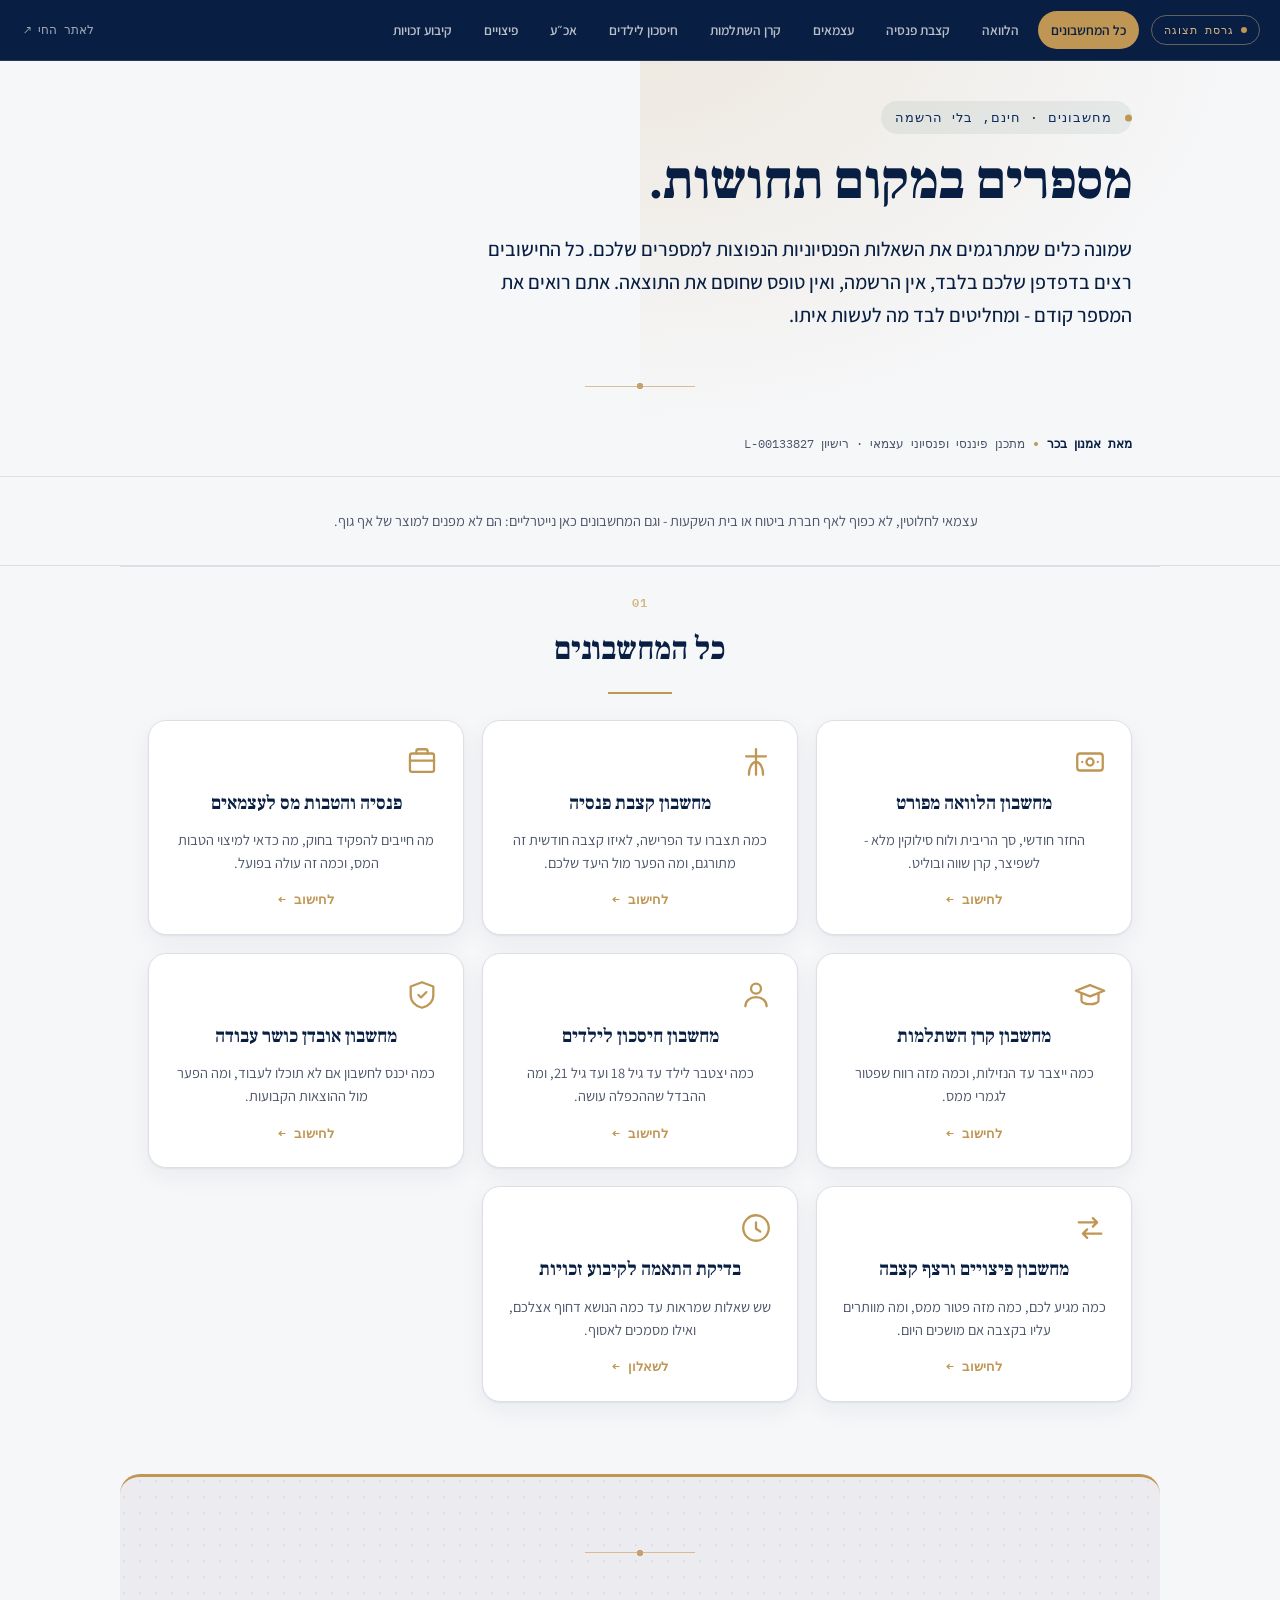
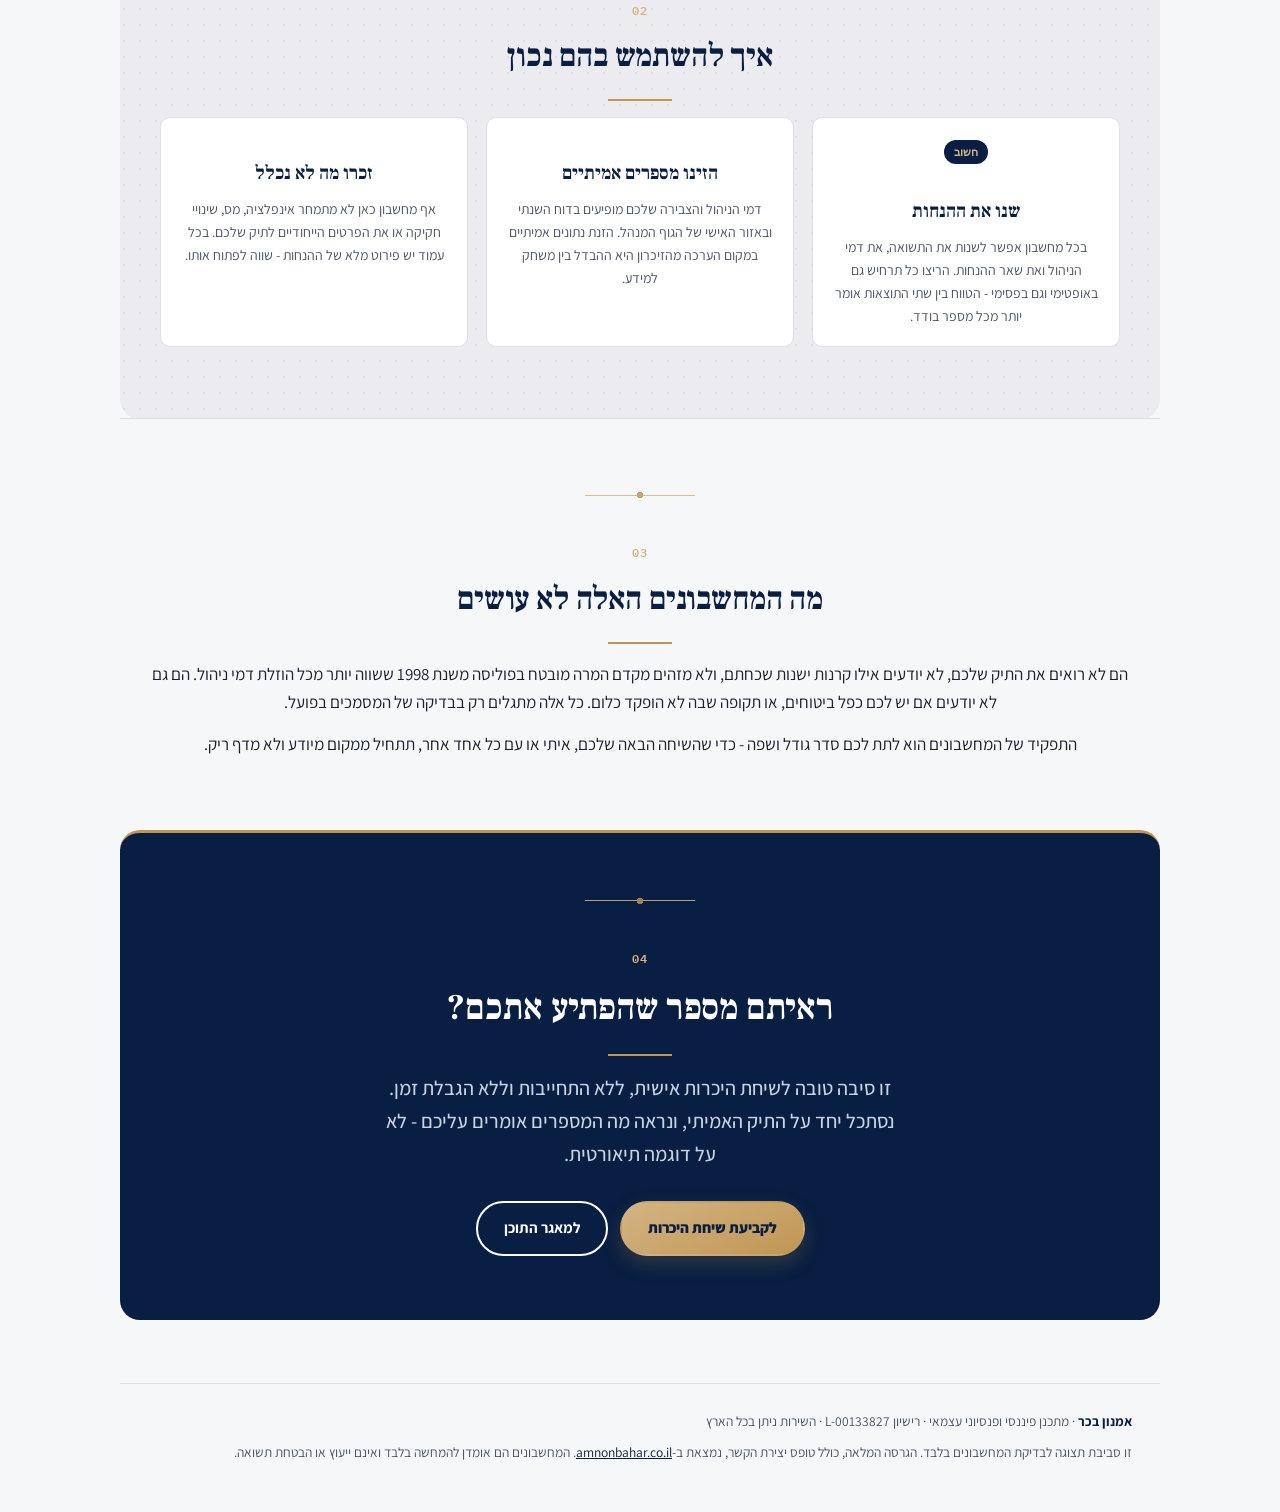
==== commit 5b659726: "Add detailed loan calculator, update nav and links" ====
--- a/index.html
+++ b/index.html
@@ -5,7 +5,7 @@
 <meta name="viewport" content="width=device-width, initial-scale=1">
 <meta name="robots" content="noindex, nofollow">
 <title>מחשבונים פיננסיים ופנסיוניים · מחשבונים · אמנון בכר</title>
-<meta name="description" content="שמונה מחשבונים חינמיים: דמי ניהול, קצבת פנסיה צפויה, פנסיה לעצמאים, קרן השתלמות, חיסכון לילדים, אובדן כושר עבודה, פיצויים, וקיבוע זכויות.">
+<meta name="description" content="שמונה מחשבונים חינמיים: הלוואה ולוח סילוקין, קצבת פנסיה צפויה, פנסיה לעצמאים, קרן השתלמות, חיסכון לילדים, אובדן כושר עבודה, פיצויים וקיבוע זכויות.">
 <link rel="icon" href="data:image/svg+xml,<svg xmlns='http://www.w3.org/2000/svg' viewBox='0 0 64 64'><rect width='64' height='64' rx='12' fill='%23081e42'/><text x='32' y='43' font-family='Georgia,serif' font-size='30' font-weight='700' fill='%23bf9653' text-anchor='middle'>AB</text></svg>">
 <link rel="preconnect" href="https://fonts.googleapis.com">
 <link rel="preconnect" href="https://fonts.gstatic.com" crossorigin>
@@ -24,7 +24,7 @@
     <span class="pv-flag">גרסת תצוגה</span>
     <nav class="pv-nav" aria-label="מעבר בין מחשבונים">
       <a href="index.html" class="is-active" aria-current="page">כל המחשבונים</a>
-      <a href="dmei-nihul.html">דמי ניהול</a>
+      <a href="halvaa.html">הלוואה</a>
       <a href="pensiya.html">קצבת פנסיה</a>
       <a href="atzmaim.html">עצמאים</a>
       <a href="keren-hishtalmut.html">קרן השתלמות</a>
@@ -62,10 +62,10 @@
   <h2>כל המחשבונים</h2>
 
   <div class="calc-index">
-    <a class="calc-index-card" href="dmei-nihul.html">
-      <span class="calc-index-icon"><svg viewBox="0 0 24 24"><path d="M4 19V11M10 19V6M16 19v-9M4 19h16"/></svg></span>
-      <h3>מחשבון דמי ניהול</h3>
-      <p>כמה דמי הניהול שלכם עולים עד הפרישה, וכמה נשאר אצלכם אם תוזל בהם.</p>
+    <a class="calc-index-card" href="halvaa.html">
+      <span class="calc-index-icon"><svg viewBox="0 0 24 24"><rect x="3" y="6" width="18" height="12" rx="2"/><circle cx="12" cy="12" r="2.5"/><path d="M6.5 12h.01M17.5 12h.01"/></svg></span>
+      <h3>מחשבון הלוואה מפורט</h3>
+      <p>החזר חודשי, סך הריבית ולוח סילוקין מלא - לשפיצר, קרן שווה ובוליט.</p>
       <span class="calc-index-go">לחישוב ←</span>
     </a>
 
@@ -188,6 +188,5 @@
      נמצאת ב-<a href="https://amnonbahar.co.il/machshevonim/" target="_blank" rel="noopener">amnonbahar.co.il</a>.
      המחשבונים הם אומדן להמחשה בלבד ואינם ייעוץ או הבטחת תשואה.</p>
 </footer>
-
 </body>
 </html>
--- a/style.css
+++ b/style.css
@@ -1125,6 +1125,11 @@
 
 .calc-grid{display:grid;grid-template-columns:minmax(0,1fr) minmax(0,1fr);gap:28px;align-items:start}
 
+/* שדות ושורות מותנים: הכללים של .calc-field/.calc-out-list li מגדירים display
+   ומנצחים בספציפיות את [hidden] של הדפדפן - בלי הכלל הזה תוכן שאמור להיות
+   מוסתר ממשיך להופיע. (נמצא בבדיקה חזותית 03.09.2026) */
+[data-show][hidden]{display:none !important}
+
 /* ---- שדות קלט ---- */
 .calc-fields{display:grid;gap:18px;min-width:0}
 .calc-field{display:grid;gap:7px;min-width:0}
@@ -1247,3 +1252,23 @@
   .calc{padding:20px 18px}
   .calc-out{padding:22px 18px}
 }
+
+/* ---- לוח סילוקין (מחשבון הלוואה) ---- */
+.calc-sched{margin-top:26px;border-top:1px solid var(--line);padding-top:22px}
+.calc-sched-head{display:flex;flex-wrap:wrap;align-items:center;justify-content:space-between;
+  gap:12px;margin-bottom:14px}
+.calc-sched-head h3{margin:0;font-size:19px;color:var(--navy)}
+.calc-sched-wrap{overflow:auto;max-height:430px;border:1px solid var(--line);border-radius:var(--radius);
+  background:var(--white);-webkit-overflow-scrolling:touch}
+table.calc-table{border-collapse:collapse;width:100%;min-width:560px;font-size:14px}
+table.calc-table th,table.calc-table td{padding:10px 14px;text-align:right;white-space:nowrap;
+  border-bottom:1px solid var(--line)}
+table.calc-table thead th{position:sticky;top:0;z-index:1;background:var(--paper);color:var(--ink-soft);
+  font-family:var(--font-mono);font-size:11.5px;letter-spacing:.05em;text-transform:uppercase;
+  box-shadow:inset 0 -1px 0 var(--line)}
+table.calc-table td{font-variant-numeric:tabular-nums}
+table.calc-table td:first-child{font-weight:700;color:var(--navy)}
+table.calc-table tbody tr:nth-child(even){background:rgba(20,34,56,.025)}
+table.calc-table tbody tr:last-child td{border-bottom:0}
+table.calc-table tfoot td{position:sticky;bottom:0;background:var(--paper);font-weight:700;
+  color:var(--navy);box-shadow:inset 0 1px 0 var(--line)}
